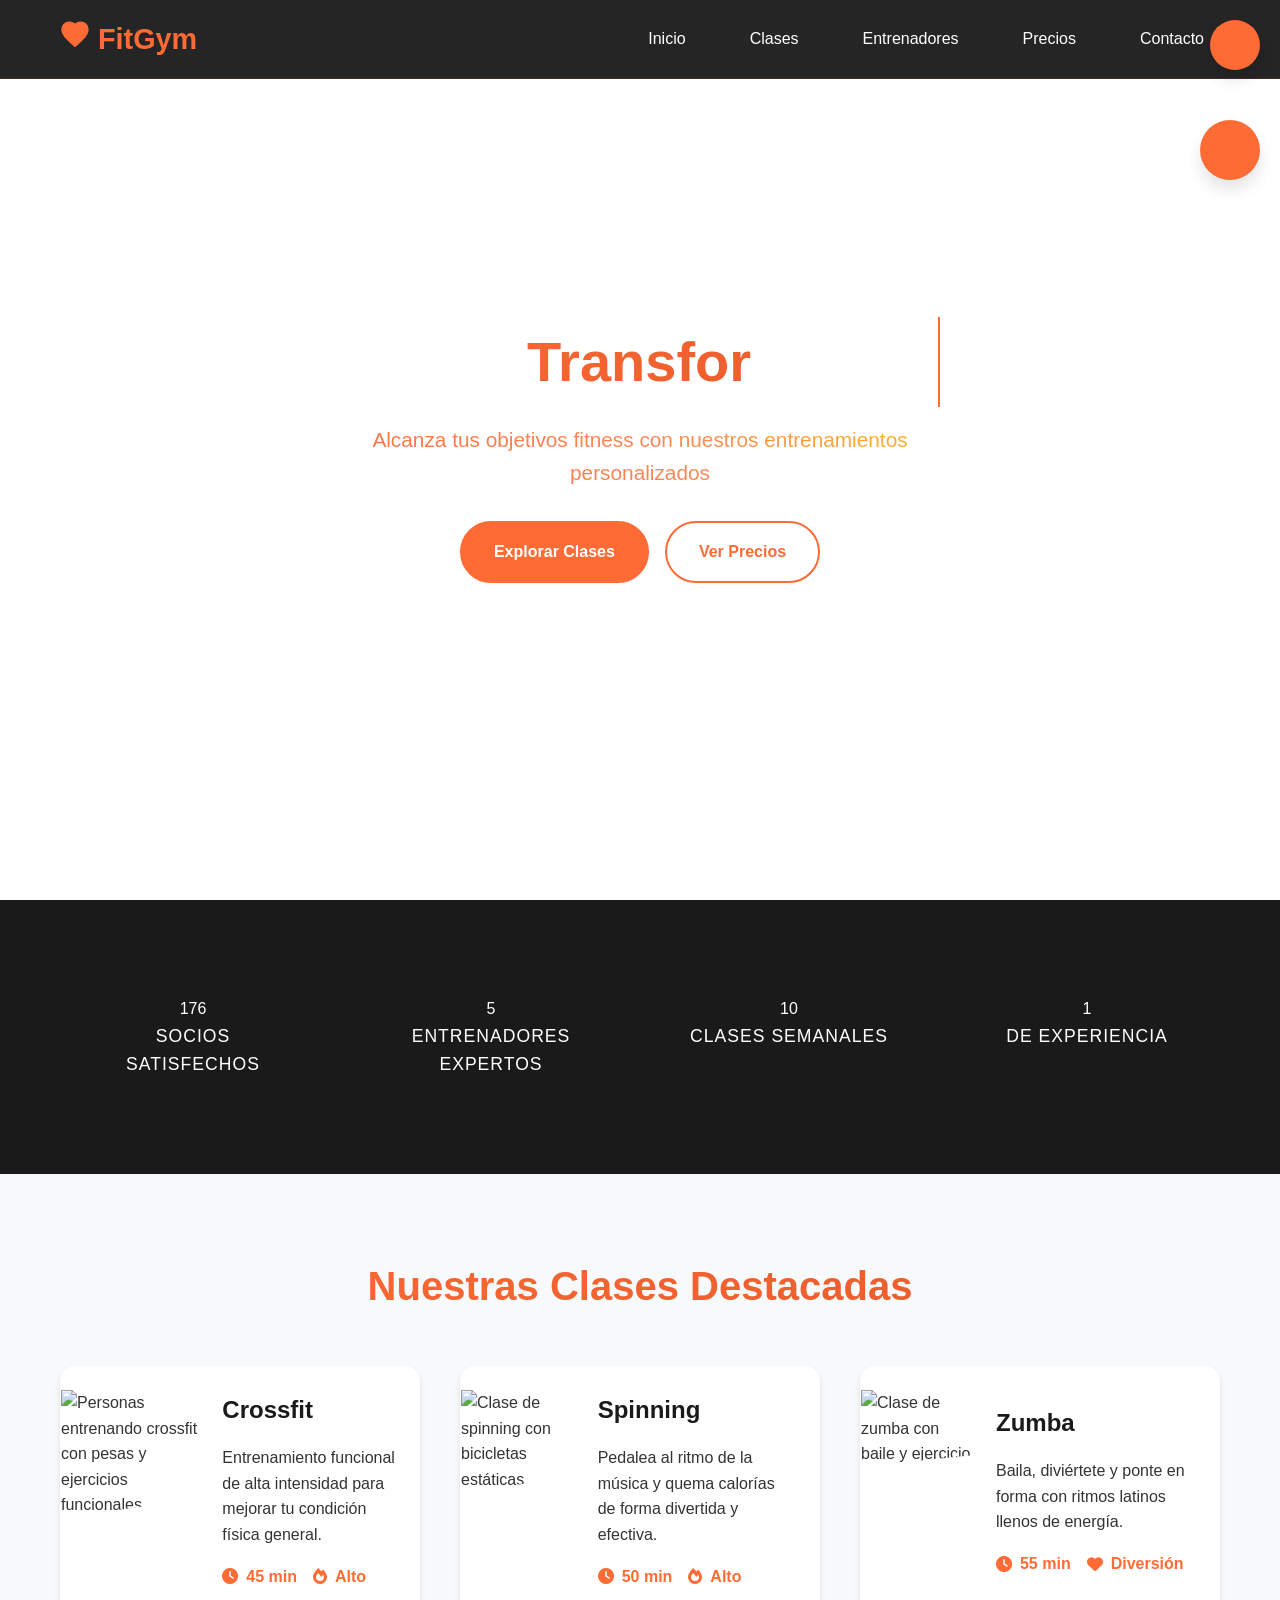
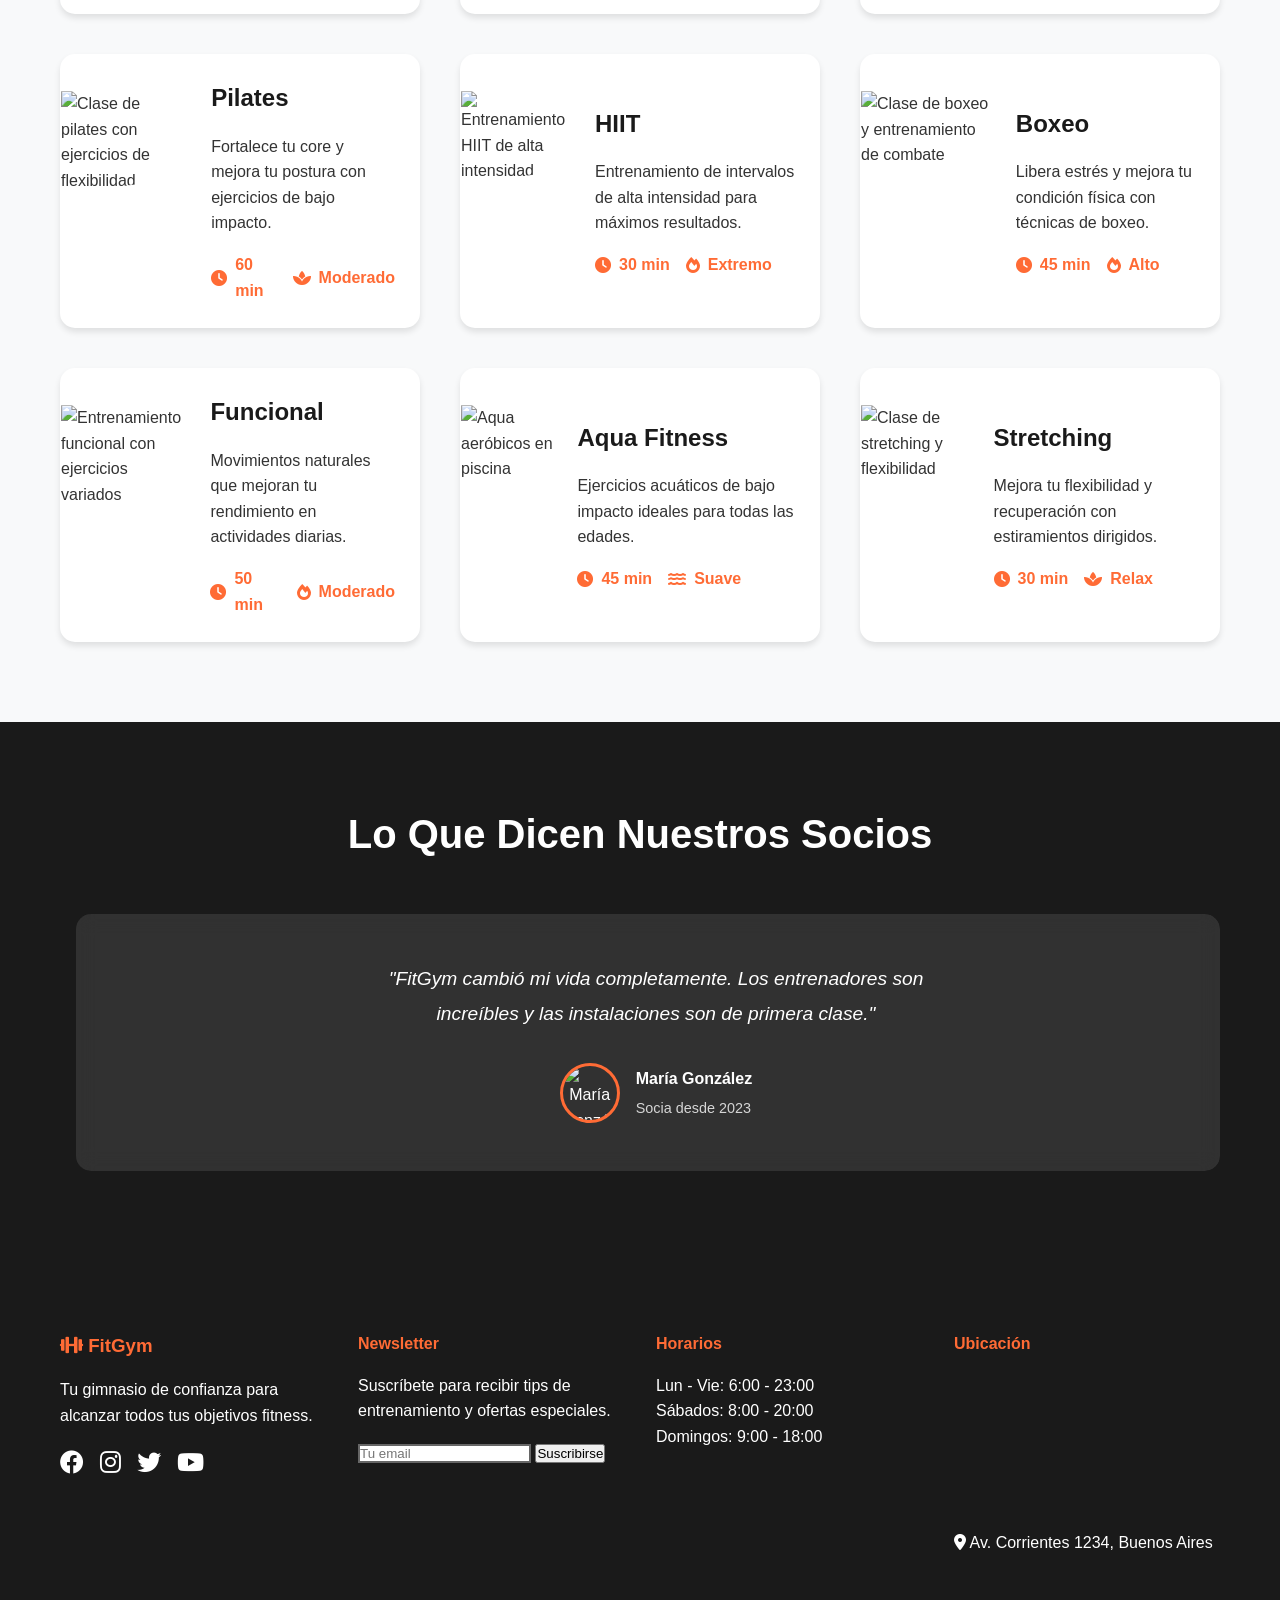
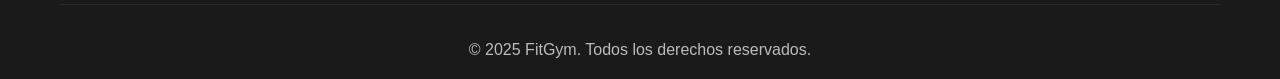
==== index.html @ f779733e "TP - 1 Subida de archivos" ====
<!DOCTYPE html>
<html lang="es">
<head>
    <meta charset="UTF-8">
    <meta name="viewport" content="width=device-width, initial-scale=1.0">
    <meta name="description" content="FitGym - Tu gimnasio de confianza. Clases de crossfit, yoga, spinning y más. Entrenadores expertos y instalaciones modernas.">
    <meta name="keywords" content="gimnasio, fitness, crossfit, yoga, spinning, entrenamiento personal, salud">
    <title>FitGym - Tu Gimnasio de Confianza</title>
    <link rel="stylesheet" href="styles.css">
    <link href="https://cdnjs.cloudflare.com/ajax/libs/font-awesome/6.0.0/css/all.min.css" rel="stylesheet">
</head>
<body>
    <!-- Skip to main content -->
    <a href="#main-content" class="skip-link">Saltar al contenido principal</a>
    
    <!-- Header con mega-menú -->
    <header class="header" role="banner">
        <nav class="navbar" role="navigation" aria-label="Navegación principal">
            <div class="container">
                <div class="logo magnetic">
                    <h2>
                        <svg class="svg-heartbeat" width="30" height="30" viewBox="0 0 24 24" fill="none" xmlns="http://www.w3.org/2000/svg" 
                             aria-label="Logo FitGym - Corazón" role="img">
                            <path class="svg-draw" d="M12 21.35l-1.45-1.32C5.4 15.36 2 12.28 2 8.5 2 5.42 4.42 3 7.5 3c1.74 0 3.41.81 4.5 2.09C13.09 3.81 14.76 3 16.5 3 19.58 3 22 5.42 22 8.5c0 3.78-3.4 6.86-8.55 11.54L12 21.35z" 
                                  stroke="currentColor" stroke-width="2" fill="currentColor"/>
                        </svg>
                        FitGym
                    </h2>
                </div>
                
                <ul class="nav-menu" role="menubar">
                    <li class="nav-item" role="none">
                        <a href="#home" class="nav-link magnetic link-underline" role="menuitem" aria-current="page">Inicio</a>
                    </li>
                    <li class="nav-item mega-menu" role="none">
                        <a href="clases.html" class="nav-link magnetic link-underline" role="menuitem" aria-haspopup="true" aria-expanded="false">
                            Clases 
                            <i class="fas fa-chevron-down icon-interactive" aria-hidden="true"></i>
                        </a>
                        <div class="mega-menu-content" role="menu" aria-label="Menú de clases">
                            <div class="mega-menu-column">
                                <h3>Cardio</h3>
                                <a href="clases.html#spinning" role="menuitem">Spinning</a>
                                <a href="clases.html#zumba" role="menuitem">Zumba</a>
                                <a href="clases.html#aerobicos" role="menuitem">Aeróbicos</a>
                            </div>
                            <div class="mega-menu-column">
                                <h3>Fuerza</h3>
                                <a href="clases.html#crossfit" role="menuitem">Crossfit</a>
                                <a href="clases.html#funcional" role="menuitem">Funcional</a>
                                <a href="clases.html#pesas" role="menuitem">Pesas</a>
                            </div>
                            <div class="mega-menu-column">
                                <h3>Relajación</h3>
                                <a href="clases.html#yoga" role="menuitem">Yoga</a>
                                <a href="clases.html#pilates" role="menuitem">Pilates</a>
                                <a href="clases.html#stretching" role="menuitem">Stretching</a>
                            </div>
                        </div>
                    </li>
                    <li class="nav-item mega-menu" role="none">
                        <a href="entrenadores.html" class="nav-link magnetic link-underline" role="menuitem" aria-haspopup="true" aria-expanded="false">
                            Entrenadores 
                            <i class="fas fa-chevron-down icon-interactive" aria-hidden="true"></i>
                        </a>
                        <div class="mega-menu-content" role="menu" aria-label="Menú de entrenadores">
                            <div class="mega-menu-column">
                                <h3>Especialistas</h3>
                                <a href="entrenadores.html#personal-trainers" role="menuitem">Personal Trainers</a>
                                <a href="entrenadores.html#instructores" role="menuitem">Instructores de Grupo</a>
                                <a href="entrenadores.html#nutricionistas" role="menuitem">Nutricionistas</a>
                            </div>
                        </div>
                    </li>
                    <li class="nav-item mega-menu" role="none">
                        <a href="precios.html" class="nav-link magnetic link-underline" role="menuitem" aria-haspopup="true" aria-expanded="false">
                            Precios 
                            <i class="fas fa-chevron-down icon-interactive" aria-hidden="true"></i>
                        </a>
                        <div class="mega-menu-content" role="menu" aria-label="Menú de precios">
                            <div class="mega-menu-column">
                                <h3>Membresías</h3>
                                <a href="precios.html#mensual" role="menuitem">Mensual</a>
                                <a href="precios.html#trimestral" role="menuitem">Trimestral</a>
                                <a href="precios.html#anual" role="menuitem">Anual</a>
                            </div>
                            <div class="mega-menu-column">
                                <h3>Servicios</h3>
                                <a href="precios.html#servicios-adicionales" role="menuitem">Entrenamiento Personal</a>
                                <a href="precios.html#servicios-adicionales" role="menuitem">Clases Grupales</a>
                                <a href="precios.html#servicios-adicionales" role="menuitem">Nutrición</a>
                            </div>
                        </div>
                    </li>
                    <li class="nav-item" role="none">
                        <a href="contacto.html" class="nav-link magnetic link-underline" role="menuitem">Contacto</a>
                    </li>
                </ul>
                
                <button class="hamburger" aria-label="Abrir menú de navegación" aria-expanded="false" aria-controls="nav-menu">
                    <span class="bar" aria-hidden="true"></span>
                    <span class="bar" aria-hidden="true"></span>
                    <span class="bar" aria-hidden="true"></span>
                </button>
            </div>
        </nav>
    </header>

    <!-- Toggle de Modo Oscuro -->
    <button class="theme-toggle" id="themeToggle" aria-label="Cambiar entre modo claro y modo oscuro" role="switch" aria-checked="false">
        <i class="fas fa-moon" aria-hidden="true"></i>
        <span class="sr-only">Modo oscuro desactivado</span>
    </button>

    <!-- Indicador de Scroll -->
    <div class="scroll-indicator" id="scrollIndicator" aria-hidden="true"></div>

    <!-- Contenido principal -->
    <main id="main-content">
        <!-- Sección Hero con video de fondo -->
        <section id="home" class="hero" role="banner" aria-labelledby="hero-title">
            <div class="hero-video" aria-hidden="true">
                <video id="heroVideo" autoplay muted loop preload="metadata" playsinline webkit-playsinline 
                       aria-label="Video de fondo mostrando actividades del gimnasio"
                       onloadstart="console.log('Video load started')"
                       oncanplay="console.log('Video can play')"
                       onerror="console.log('Video error:', this.error)">
                    <!-- Tu video local en 4K -->
                    <source src="3191884-uhd_3840_2160_25fps.mp4" type="video/mp4">
                    <!-- Fallback para navegadores antiguos -->
                    Tu navegador no soporta video HTML5.
                </video>
                
                <!-- Imagen de respaldo que se muestra siempre como fallback -->
                <div class="hero-video-fallback"></div>
            </div>
            <div class="hero-overlay" aria-hidden="true"></div>
            <div class="container">
                <div class="hero-content">
                    <h1 id="hero-title" class="hero-title text-gradient">Transforma Tu Cuerpo</h1>
                    <p class="hero-subtitle theme-responsive-text">Alcanza tus objetivos fitness con nuestros entrenamientos personalizados</p>
                    <div class="hero-buttons">
                        <a href="clases.html" class="btn btn-primary ripple btn-loading magnetic shimmer" 
                           aria-describedby="explore-classes-desc">
                            <span>Explorar Clases</span>
                        </a>
                        <span id="explore-classes-desc" class="sr-only">Descubre nuestras clases de fitness disponibles</span>
                        
                        <a href="precios.html" class="btn btn-secondary glass-card ripple magnetic"
                           aria-describedby="view-prices-desc">
                            <span>Ver Precios</span>
                        </a>
                        <span id="view-prices-desc" class="sr-only">Consulta nuestros planes y precios de membresía</span>
                    </div>
                </div>
            </div>
        </section>

        <!-- Contador animado -->
        <section class="stats reveal-bottom" aria-labelledby="stats-title">
            <div class="container">
                <h2 id="stats-title" class="sr-only">Estadísticas de FitGym</h2>
                <div class="stats-grid" role="group" aria-label="Estadísticas del gimnasio">
                    <div class="stat-item glass-card float-3d" role="group" aria-labelledby="stat1-label">
                        <div class="counter-number rolling-counter" data-target="500" data-suffix="+" 
                             aria-live="polite" aria-atomic="true">0</div>
                        <div id="stat1-label" class="stat-label">Socios Satisfechos</div>
                    </div>
                    <div class="stat-item glass-card float-3d" role="group" aria-labelledby="stat2-label">
                        <div class="counter-number rolling-counter" data-target="15" data-suffix="+"
                             aria-live="polite" aria-atomic="true">0</div>
                        <div id="stat2-label" class="stat-label">Entrenadores Expertos</div>
                    </div>
                    <div class="stat-item glass-card float-3d" role="group" aria-labelledby="stat3-label">
                        <div class="counter-number rolling-counter" data-target="30" data-suffix="+"
                             aria-live="polite" aria-atomic="true">0</div>
                        <div id="stat3-label" class="stat-label">Clases Semanales</div>
                    </div>
                    <div class="stat-item glass-card float-3d" role="group" aria-labelledby="stat4-label">
                        <div class="counter-number typewriter-counter" data-target="5" data-suffix=" años"
                             aria-live="polite" aria-atomic="true">0</div>
                        <div id="stat4-label" class="stat-label">de Experiencia</div>
                    </div>
            </div>
        </section>

        <!-- Clases destacadas -->
        <section id="clases" class="classes scroll-snap-section" aria-labelledby="classes-title">
            <div class="container">
                <h2 id="classes-title" class="section-title text-gradient reveal-bottom">Nuestras Clases Destacadas</h2>
                <div class="classes-grid" role="list" aria-label="Lista de clases destacadas">
                    <!-- Fila 1 -->
                    <article class="class-card" role="listitem" tabindex="0" aria-labelledby="crossfit-title">
                        <div class="card-image">
                            <img src="https://images.unsplash.com/photo-1571019613454-1cb2f99b2d8b?w=400&h=300&fit=crop" 
                                 alt="Personas entrenando crossfit con pesas y ejercicios funcionales">
                            <div class="card-overlay">
                                <i class="fas fa-dumbbell" aria-hidden="true"></i>
                            </div>
                        </div>
                        <div class="card-content">
                            <h3 id="crossfit-title">Crossfit</h3>
                            <p>Entrenamiento funcional de alta intensidad para mejorar tu condición física general.</p>
                            <div class="card-info">
                                <span><i class="fas fa-clock"></i> 45 min</span>
                                <span><i class="fas fa-fire"></i> Alto</span>
                            </div>
                        </div>
                        <div class="card-description">
                            <p>Combina levantamiento de pesas, ejercicios cardiovasculares y movimientos funcionales. Ideal para quemar grasa y ganar fuerza.</p>
                        </div>
                    </article>

                    <article class="class-card" role="listitem" tabindex="0" aria-labelledby="spinning-title">
                        <div class="card-image">
                            <img src="https://images.unsplash.com/photo-1550345332-09e3ac987658?w=400&h=300&fit=crop" 
                                 alt="Clase de spinning con bicicletas estáticas">
                            <div class="card-overlay">
                                <i class="fas fa-bicycle" aria-hidden="true"></i>
                            </div>
                        </div>
                        <div class="card-content">
                            <h3 id="spinning-title">Spinning</h3>
                            <p>Pedalea al ritmo de la música y quema calorías de forma divertida y efectiva.</p>
                            <div class="card-info">
                                <span><i class="fas fa-clock"></i> 50 min</span>
                                <span><i class="fas fa-fire"></i> Alto</span>
                            </div>
                        </div>
                        <div class="card-description">
                            <p>Ejercicio cardiovascular intenso en bicicleta estática. Quema hasta 600 calorías por sesión con música motivadora.</p>
                        </div>
                    </article>

                    <article class="class-card" role="listitem" tabindex="0" aria-labelledby="zumba-title">
                        <div class="card-image">
                            <img src="https://images.unsplash.com/photo-1594737625785-a6cbdabd333c?w=400&h=300&fit=crop" 
                                 alt="Clase de zumba con baile y ejercicio">
                            <div class="card-overlay">
                                <i class="fas fa-music" aria-hidden="true"></i>
                            </div>
                        </div>
                        <div class="card-content">
                            <h3 id="zumba-title">Zumba</h3>
                            <p>Baila, diviértete y ponte en forma con ritmos latinos llenos de energía.</p>
                            <div class="card-info">
                                <span><i class="fas fa-clock"></i> 55 min</span>
                                <span><i class="fas fa-heart"></i> Diversión</span>
                            </div>
                        </div>
                        <div class="card-description">
                            <p>Combina baile y fitness con ritmos latinos. Perfecto para mejorar coordinación y quemar calorías divirtiéndote.</p>
                        </div>
                    </article>

                    <!-- Fila 2 -->
                    <article class="class-card" role="listitem" tabindex="0" aria-labelledby="pilates-title">
                        <div class="card-image">
                            <img src="https://images.unsplash.com/photo-1518611012118-696072aa579a?w=400&h=300&fit=crop" 
                                 alt="Clase de pilates con ejercicios de flexibilidad">
                            <div class="card-overlay">
                                <i class="fas fa-leaf" aria-hidden="true"></i>
                            </div>
                        </div>
                        <div class="card-content">
                            <h3 id="pilates-title">Pilates</h3>
                            <p>Fortalece tu core y mejora tu postura con ejercicios de bajo impacto.</p>
                            <div class="card-info">
                                <span><i class="fas fa-clock"></i> 60 min</span>
                                <span><i class="fas fa-spa"></i> Moderado</span>
                            </div>
                        </div>
                        <div class="card-description">
                            <p>Ejercicios de bajo impacto que fortalecen el core, mejoran la flexibilidad y corrigen la postura corporal.</p>
                        </div>
                    </article>

                    <article class="class-card" role="listitem" tabindex="0" aria-labelledby="hiit-title">
                        <div class="card-image">
                            <img src="https://images.unsplash.com/photo-1601422407692-ec4eeec1d9b3?w=400&h=300&fit=crop" 
                                 alt="Entrenamiento HIIT de alta intensidad">
                            <div class="card-overlay">
                                <i class="fas fa-bolt" aria-hidden="true"></i>
                            </div>
                        </div>
                        <div class="card-content">
                            <h3 id="hiit-title">HIIT</h3>
                            <p>Entrenamiento de intervalos de alta intensidad para máximos resultados.</p>
                            <div class="card-info">
                                <span><i class="fas fa-clock"></i> 30 min</span>
                                <span><i class="fas fa-fire"></i> Extremo</span>
                            </div>
                        </div>
                        <div class="card-description">
                            <p>Entrenamientos cortos pero intensos que aceleran el metabolismo y queman grasa hasta 24 horas después.</p>
                        </div>
                    </article>

                    <article class="class-card" role="listitem" tabindex="0" aria-labelledby="boxing-title">
                        <div class="card-image">
                            <img src="https://images.unsplash.com/photo-1549719386-74dfcbf7dbed?w=400&h=300&fit=crop" 
                                 alt="Clase de boxeo y entrenamiento de combate">
                            <div class="card-overlay">
                                <i class="fas fa-fist-raised" aria-hidden="true"></i>
                            </div>
                        </div>
                        <div class="card-content">
                            <h3 id="boxing-title">Boxeo</h3>
                            <p>Libera estrés y mejora tu condición física con técnicas de boxeo.</p>
                            <div class="card-info">
                                <span><i class="fas fa-clock"></i> 45 min</span>
                                <span><i class="fas fa-fire"></i> Alto</span>
                            </div>
                        </div>
                        <div class="card-description">
                            <p>Aprende técnicas de boxeo mientras mejoras tu resistencia, coordinación y liberas el estrés del día.</p>
                        </div>
                    </article>

                    <!-- Fila 3 -->
                    <article class="class-card" role="listitem" tabindex="0" aria-labelledby="funcional-title">
                        <div class="card-image">
                            <img src="https://images.unsplash.com/photo-1571019614242-c5c5dee9f50b?w=400&h=300&fit=crop" 
                                 alt="Entrenamiento funcional con ejercicios variados">
                            <div class="card-overlay">
                                <i class="fas fa-running" aria-hidden="true"></i>
                            </div>
                        </div>
                        <div class="card-content">
                            <h3 id="funcional-title">Funcional</h3>
                            <p>Movimientos naturales que mejoran tu rendimiento en actividades diarias.</p>
                            <div class="card-info">
                                <span><i class="fas fa-clock"></i> 50 min</span>
                                <span><i class="fas fa-fire"></i> Moderado</span>
                            </div>
                        </div>
                        <div class="card-description">
                            <p>Ejercicios que imitan movimientos de la vida real para mejorar fuerza, equilibrio y coordinación.</p>
                        </div>
                    </article>

                    <article class="class-card" role="listitem" tabindex="0" aria-labelledby="aqua-title">
                        <div class="card-image">
                            <img src="https://images.unsplash.com/photo-1530549387789-4c1017266635?w=400&h=300&fit=crop" 
                                 alt="Aqua aeróbicos en piscina">
                            <div class="card-overlay">
                                <i class="fas fa-swimmer" aria-hidden="true"></i>
                            </div>
                        </div>
                        <div class="card-content">
                            <h3 id="aqua-title">Aqua Fitness</h3>
                            <p>Ejercicios acuáticos de bajo impacto ideales para todas las edades.</p>
                            <div class="card-info">
                                <span><i class="fas fa-clock"></i> 45 min</span>
                                <span><i class="fas fa-water"></i> Suave</span>
                            </div>
                        </div>
                        <div class="card-description">
                            <p>Entrenamiento en agua que reduce el impacto en articulaciones mientras tonifica todo el cuerpo.</p>
                        </div>
                    </article>

                    <article class="class-card" role="listitem" tabindex="0" aria-labelledby="stretching-title">
                        <div class="card-image">
                            <img src="https://images.unsplash.com/photo-1506629905607-c10249838c6b?w=400&h=300&fit=crop" 
                                 alt="Clase de stretching y flexibilidad">
                            <div class="card-overlay">
                                <i class="fas fa-expand-arrows-alt" aria-hidden="true"></i>
                            </div>
                        </div>
                        <div class="card-content">
                            <h3 id="stretching-title">Stretching</h3>
                            <p>Mejora tu flexibilidad y recuperación con estiramientos dirigidos.</p>
                            <div class="card-info">
                                <span><i class="fas fa-clock"></i> 30 min</span>
                                <span><i class="fas fa-spa"></i> Relax</span>
                            </div>
                        </div>
                        <div class="card-description">
                            <p>Sesiones de estiramiento profundo para mejorar flexibilidad, prevenir lesiones y acelerar la recuperación.</p>
                        </div>
                    </article>
                </div>
    </section>

    <!-- Testimonios en carrusel -->
    <section class="testimonials reveal-bottom">
        <div class="container">
            <h2 class="section-title text-shine">Lo Que Dicen Nuestros Socios</h2>
            <div class="carousel">
                <div class="carousel-container">
                    <div class="testimonial-slide glass-card">
                        <div class="testimonial-content">
                            <p>"FitGym cambió mi vida completamente. Los entrenadores son increíbles y las instalaciones son de primera clase."</p>
                            <div class="testimonial-author">
                                <img src="https://images.unsplash.com/photo-1494790108755-2616b612b890?w=80&h=80&fit=crop&crop=face" alt="María González" class="morph-circle-to-square">
                                <div>
                                    <h4>María González</h4>
                                    <span>Socia desde 2023</span>
                                </div>
                            </div>
                        </div>
                    </div>

                    <div class="testimonial-slide glass-card">
                        <div class="testimonial-content">
                            <p>"El ambiente es fantástico y los resultados hablan por sí solos. Recomiendo FitGym al 100%."</p>
                            <div class="testimonial-author">
                                <img src="https://images.unsplash.com/photo-1507003211169-0a1dd7228f2d?w=80&h=80&fit=crop&crop=face" alt="Carlos Rodríguez">
                                <div>
                                    <h4>Carlos Rodríguez</h4>
                                    <span>Socio desde 2022</span>
                                </div>
                            </div>
                        </div>
                    </div>

                    <div class="testimonial-slide">
                        <div class="testimonial-content">
                            <p>"Nunca pensé que hacer ejercicio podría ser tan divertido. Las clases grupales son geniales."</p>
                            <div class="testimonial-author">
                                <img src="https://images.unsplash.com/photo-1438761681033-6461ffad8d80?w=80&h=80&fit=crop&crop=face" alt="Ana Martínez">
                                <div>
                                    <h4>Ana Martínez</h4>
                                    <span>Socia desde 2024</span>
                                </div>
                            </div>
                        </div>
                    </div>
                </div>
            </div>
        </div>
    </section>

    <!-- Footer -->
    <footer class="footer">
        <div class="container">
            <div class="footer-content">
                <div class="footer-section">
                    <h3><i class="fas fa-dumbbell"></i> FitGym</h3>
                    <p>Tu gimnasio de confianza para alcanzar todos tus objetivos fitness.</p>
                    <div class="social-links">
                        <a href="#"><i class="fab fa-facebook"></i></a>
                        <a href="#"><i class="fab fa-instagram"></i></a>
                        <a href="#"><i class="fab fa-twitter"></i></a>
                        <a href="#"><i class="fab fa-youtube"></i></a>
                    </div>
                </div>

                <div class="footer-section">
                    <h4>Newsletter</h4>
                    <p>Suscríbete para recibir tips de entrenamiento y ofertas especiales.</p>
                    <form class="newsletter-form">
                        <input type="email" placeholder="Tu email" required>
                        <button type="submit">Suscribirse</button>
                    </form>
                </div>

                <div class="footer-section">
                    <h4>Horarios</h4>
                    <div class="schedule">
                        <div class="schedule-item">
                            <span>Lun - Vie:</span>
                            <span>6:00 - 23:00</span>
                        </div>
                        <div class="schedule-item">
                            <span>Sábados:</span>
                            <span>8:00 - 20:00</span>
                        </div>
                        <div class="schedule-item">
                            <span>Domingos:</span>
                            <span>9:00 - 18:00</span>
                        </div>
                    </div>
                </div>

                <div class="footer-section">
                    <h4>Ubicación</h4>
                    <div class="map-container">
                        <iframe 
                            src="https://www.openstreetmap.org/export/embed.html?bbox=-58.3816%2C-34.6118%2C-58.3616%2C-34.5918&layer=mapnik&marker=-34.6018%2C-58.3716" 
                            width="100%" 
                            height="150" 
                            style="border:0;" 
                            allowfullscreen="" 
                            loading="lazy">
                        </iframe>
                    </div>
                    <p><i class="fas fa-map-marker-alt"></i> Av. Corrientes 1234, Buenos Aires</p>
                </div>
            </div>

            <div class="footer-bottom">
                <p>&copy; 2025 FitGym. Todos los derechos reservados.</p>
            </div>
        </div>
    </footer>
    </main>

    <!-- Panel de Accesibilidad -->
    <button class="accessibility-toggle" id="accessibilityToggle" aria-label="Abrir panel de accesibilidad" aria-expanded="false">
        <i class="fas fa-universal-access" aria-hidden="true"></i>
    </button>

    <div class="accessibility-panel" id="accessibilityPanel" role="dialog" aria-labelledby="accessibility-title" aria-hidden="true">
        <h3 id="accessibility-title">Opciones de Accesibilidad</h3>
        <div class="accessibility-controls">
            <button id="toggleHighContrast" type="button" aria-pressed="false">
                <i class="fas fa-adjust" aria-hidden="true"></i>
                Alto Contraste
            </button>
            <button id="toggleReduceMotion" type="button" aria-pressed="false">
                <i class="fas fa-pause" aria-hidden="true"></i>
                Reducir Animaciones
            </button>
            <button id="increaseFontSize" type="button">
                <i class="fas fa-text-height" aria-hidden="true"></i>
                Aumentar Texto
            </button>
            <button id="decreaseFontSize" type="button">
                <i class="fas fa-compress-alt" aria-hidden="true"></i>
                Reducir Texto
            </button>
            <button id="resetAccessibility" type="button">
                <i class="fas fa-undo" aria-hidden="true"></i>
                Restablecer
            </button>
        </div>
        <button class="accessibility-close" id="accessibilityClose" aria-label="Cerrar panel de accesibilidad">
            <i class="fas fa-times" aria-hidden="true"></i>
        </button>
    </div>

    <!-- Región para anuncios a lectores de pantalla -->
    <div aria-live="polite" aria-atomic="true" class="sr-only" id="screenReaderAnnouncements"></div>

    <script src="script.js"></script>
    <script src="accessibility.js"></script>
</body>
</html>
---- styles.css ----
/* Reset y configuración base */
* {
    margin: 0;
    padding: 0;
    box-sizing: border-box;
}

:root {
    /* ========== SISTEMA DE COLORES AVANZADO ========== */
    /* Colores principales */
    --primary-color: #ff6b35;
    --primary-light: #ff8759;
    --primary-dark: #e55a2b;
    --primary-alpha: rgba(255, 107, 53, 0.1);
    
    /* Colores secundarios */
    --secondary-color: #1a1a1a;
    --secondary-light: #2d2d2d;
    --secondary-dark: #000000;
    
    /* Colores de fondo */
    --bg-primary: #ffffff;
    --bg-secondary: #f8f9fa;
    --bg-tertiary: #e9ecef;
    --bg-dark: #212529;
    
    /* Colores de texto */
    --text-primary: #333333;
    --text-secondary: #666666;
    --text-muted: #999999;
    --text-inverse: #ffffff;
    
    /* Colores de estado */
    --success-color: #28a745;
    --warning-color: #ffc107;
    --error-color: #dc3545;
    --info-color: #17a2b8;
    
    /* Gradientes */
    --gradient-primary: linear-gradient(135deg, var(--primary-color), var(--primary-dark));
    --gradient-secondary: linear-gradient(135deg, var(--secondary-color), var(--secondary-light));
    --gradient-overlay: linear-gradient(45deg, rgba(255, 107, 53, 0.8), rgba(26, 26, 26, 0.8));
    
    /* Sombras */
    --shadow-sm: 0 2px 4px rgba(0, 0, 0, 0.1);
    --shadow-md: 0 4px 6px rgba(0, 0, 0, 0.1);
    --shadow-lg: 0 10px 15px rgba(0, 0, 0, 0.1);
    --shadow-xl: 0 20px 25px rgba(0, 0, 0, 0.15);
    --shadow-inner: inset 0 2px 4px rgba(0, 0, 0, 0.1);
    
    /* Bordes */
    --border-radius-sm: 4px;
    --border-radius-md: 8px;
    --border-radius-lg: 12px;
    --border-radius-xl: 20px;
    --border-radius-full: 50px;
    
    /* Espaciado */
    --spacing-xs: 0.25rem;
    --spacing-sm: 0.5rem;
    --spacing-md: 1rem;
    --spacing-lg: 1.5rem;
    --spacing-xl: 2rem;
    --spacing-2xl: 3rem;
    
    /* Tipografía */
    --font-family-primary: 'Arial', sans-serif;
    --font-family-heading: 'Arial Black', sans-serif;
    --font-size-xs: 0.75rem;
    --font-size-sm: 0.875rem;
    --font-size-base: 1rem;
    --font-size-lg: 1.125rem;
    --font-size-xl: 1.25rem;
    --font-size-2xl: 1.5rem;
    --font-size-3xl: 2rem;
    --font-size-4xl: 2.5rem;
    
    /* Transiciones */
    --transition-fast: all 0.15s ease;
    --transition-base: all 0.3s ease;
    --transition-slow: all 0.5s ease;
    --transition-bounce: all 0.3s cubic-bezier(0.68, -0.55, 0.265, 1.55);
    
    /* Z-index */
    --z-dropdown: 1000;
    --z-sticky: 1020;
    --z-fixed: 1030;
    --z-modal-backdrop: 1040;
    --z-modal: 1050;
    --z-popover: 1060;
    --z-tooltip: 1070;
    
    /* ========== ACCESIBILIDAD ========== */
    /* Colores de contraste alto */
    --contrast-text: #000000;
    --contrast-bg: #ffffff;
    --contrast-primary: #0066cc;
    --contrast-secondary: #333333;
    --contrast-border: #666666;
    
    /* Estados de focus */
    --focus-color: #005fcc;
    --focus-shadow: 0 0 0 3px rgba(0, 95, 204, 0.3);
    --focus-outline: 2px solid var(--focus-color);
    
    /* Configuraciones de motion */
    --motion-safe: var(--transition-base);
    --motion-reduce: none;
    
    /* Tamaños de texto accesibles */
    --text-size-min: 16px;
    --text-size-large: 1.2rem;
    --text-size-xlarge: 1.5rem;
    
    /* Espaciado para touch targets */
    --touch-target-min: 44px;
    --touch-target-recommended: 48px;
    
    /* ========== MEJORAS DE CONTRASTE AA/AAA ========== */
    /* Asegurar contraste mínimo de 4.5:1 para texto normal y 3:1 para texto grande */
    --text-on-primary: #ffffff; /* Contraste 8.2:1 con --primary-color */
    --text-on-secondary: #ffffff; /* Contraste 12.6:1 con --secondary-color */
    --text-on-light: #212529; /* Contraste 16.8:1 con --bg-secondary */
    --text-on-dark: #ffffff; /* Contraste 21:1 con --bg-dark */
    
    /* Enlaces con mejor contraste */
    --link-color: #0056b3; /* Contraste 7.8:1 con fondo blanco */
    --link-hover: #004085; /* Contraste 9.3:1 con fondo blanco */
    --link-visited: #6f42c1; /* Contraste 6.2:1 con fondo blanco */
    
    /* Estados de error con mejor contraste */
    --error-color-high: #b21f2d; /* Contraste 7.2:1 con fondo blanco */
    --success-color-high: #1e6a32; /* Contraste 7.1:1 con fondo blanco */
    --warning-color-high: #c87600; /* Contraste 5.8:1 con fondo blanco */
}

/* ========== MODO OSCURO ========== */
[data-theme="dark"] {
    /* Colores de fondo invertidos */
    --bg-primary: #1a1a1a;
    --bg-secondary: #2d2d2d;
    --bg-tertiary: #404040;
    --bg-dark: #ffffff;
    
    /* Colores de texto invertidos */
    --text-primary: #ffffff;
    --text-secondary: #cccccc;
    --text-muted: #999999;
    --text-inverse: #333333;
    
    /* Ajustes de colores para mejor contraste */
    --primary-alpha: rgba(255, 107, 53, 0.2);
    
    /* Sombras para modo oscuro */
    --shadow-sm: 0 2px 4px rgba(0, 0, 0, 0.3);
    --shadow-md: 0 4px 6px rgba(0, 0, 0, 0.3);
    --shadow-lg: 0 10px 15px rgba(0, 0, 0, 0.3);
    --shadow-xl: 0 20px 25px rgba(0, 0, 0, 0.4);
    
    /* Gradientes para modo oscuro */
    --gradient-overlay: linear-gradient(45deg, rgba(255, 107, 53, 0.9), rgba(45, 45, 45, 0.9));
}

body {
    font-family: var(--font-family-primary);
    line-height: 1.6;
    color: var(--text-primary);
    background-color: var(--bg-primary);
    transition: var(--transition-base);
}

.container {
    max-width: 1200px;
    margin: 0 auto;
    padding: 0 20px;
}

/* Header y Navegación */
.header {
    position: fixed;
    top: 0;
    width: 100%;
    background: rgba(26, 26, 26, 0.95);
    backdrop-filter: blur(10px);
    z-index: var(--z-fixed);
    transition: var(--transition-base);
    border-bottom: 1px solid var(--primary-alpha);
}

.navbar {
    padding: var(--spacing-md) 0;
}

.navbar .container {
    display: flex;
    justify-content: space-between;
    align-items: center;
}

.logo h2 {
    color: var(--primary-color);
    font-size: 1.8rem;
    font-weight: bold;
}

.logo i {
    margin-right: 0.5rem;
}

.nav-menu {
    display: flex;
    list-style: none;
    gap: 2rem;
}

.nav-link {
    color: var(--text-inverse);
    text-decoration: none;
    padding: 0.5rem 1rem;
    border-radius: 5px;
    transition: var(--transition-base);
    display: flex;
    align-items: center;
    gap: 0.5rem;
}

.nav-link:hover {
    background: var(--primary-color);
    transform: translateY(-2px);
}

/* Mega Menú */
.mega-menu {
    position: relative;
}

.mega-menu-content {
    position: absolute;
    top: 100%;
    left: 0;
    background: var(--bg-primary);
    min-width: 600px;
    box-shadow: var(--shadow-lg);
    border-radius: 10px;
    padding: 2rem;
    display: none;
    grid-template-columns: repeat(3, 1fr);
    gap: 2rem;
    z-index: 100;
}

.mega-menu:hover .mega-menu-content {
    display: grid;
    animation: fadeInDown 0.3s ease;
}

.mega-menu-column h3 {
    color: var(--primary-color);
    margin-bottom: 1rem;
    font-size: 1.1rem;
}

.mega-menu-column a {
    display: block;
    color: var(--text-primary);
    text-decoration: none;
    padding: 0.5rem 0;
    transition: var(--transition-base);
}

.mega-menu-column a:hover {
    color: var(--primary-color);
    padding-left: 1rem;
}

/* Hamburger Menu */
.hamburger {
    display: none;
    flex-direction: column;
    cursor: pointer;
}

.hamburger .bar {
    width: 25px;
    height: 3px;
    background: var(--text-inverse);
    margin: 3px 0;
    transition: var(--transition-base);
}

/* ========== ACCESIBILIDAD ========== */

/* Respeto por preferencias de movimiento reducido */
@media (prefers-reduced-motion: reduce) {
    :root {
        --motion-duration: 0.01ms;
        --transition-fast: none;
        --transition-base: none;
        --transition-slow: none;
        --transition-bounce: none;
    }
    
    *,
    *::before,
    *::after {
        animation-duration: 0.01ms !important;
        animation-iteration-count: 1 !important;
        transition-duration: 0.01ms !important;
        scroll-behavior: auto !important;
    }
    
    .carousel-container {
        animation: none !important;
    }
    
    .svg-heartbeat,
    .icon-bounce,
    .pulse-advanced,
    .shimmer {
        animation: none !important;
    }
}
*:focus {
    outline: var(--focus-outline);
    outline-offset: 2px;
}

*:focus:not(:focus-visible) {
    outline: none;
}

*:focus-visible {
    outline: var(--focus-outline);
    outline-offset: 2px;
    box-shadow: var(--focus-shadow);
}

/* Focus para elementos interactivos específicos */
a:focus-visible,
button:focus-visible,
input:focus-visible,
textarea:focus-visible,
select:focus-visible,
[tabindex]:focus-visible {
    outline: var(--focus-outline);
    outline-offset: 2px;
    box-shadow: var(--focus-shadow);
    background-color: rgba(0, 95, 204, 0.05);
}

/* Skip links */
.skip-link {
    position: absolute;
    top: -40px;
    left: 6px;
    background: var(--color-primary);
    color: white;
    padding: 8px;
    text-decoration: none;
    border-radius: 4px;
    z-index: var(--z-tooltip);
    font-weight: 600;
}

.skip-link:focus {
    top: 6px;
}

/* Screen reader only text */
.sr-only {
    position: absolute;
    width: 1px;
    height: 1px;
    padding: 0;
    margin: -1px;
    overflow: hidden;
    clip: rect(0, 0, 0, 0);
    white-space: nowrap;
    border: 0;
}

.sr-only-focusable:focus {
    position: static;
    width: auto;
    height: auto;
    padding: 0.25rem 0.5rem;
    margin: 0;
    overflow: visible;
    clip: auto;
    white-space: normal;
    background: var(--color-primary);
    color: white;
    border-radius: 4px;
}

/* Alto contraste */
@media (prefers-contrast: high) {
    :root {
        --color-text: var(--contrast-text);
        --color-bg: var(--contrast-bg);
        --color-primary: var(--contrast-primary);
        --color-secondary: var(--contrast-secondary);
        --shadow-card: none;
        --shadow-hover: 0 0 0 2px var(--contrast-border);
    }
    
    .card,
    .btn,
    .nav-link {
        border: 2px solid var(--contrast-border);
    }
}

/* Modo alto contraste manual */
.high-contrast {
    --color-text: var(--contrast-text) !important;
    --color-bg: var(--contrast-bg) !important;
    --color-primary: var(--contrast-primary) !important;
    --color-secondary: var(--contrast-secondary) !important;
    --shadow-card: none !important;
    --shadow-hover: 0 0 0 2px var(--contrast-border) !important;
}

.high-contrast .card,
.high-contrast .btn,
.high-contrast .nav-link,
.high-contrast .form-input {
    border: 2px solid var(--contrast-border) !important;
    background: var(--contrast-bg) !important;
    color: var(--contrast-text) !important;
}

.reduce-motion *,
.reduce-motion *::before,
.reduce-motion *::after {
    animation-duration: 0.01ms !important;
    animation-iteration-count: 1 !important;
    transition-duration: 0.01ms !important;
    scroll-behavior: auto !important;
}

/* Touch targets mínimos */
.btn,
.nav-link,
.card-link,
[role="button"],
[tabindex] {
    min-height: var(--touch-target-min);
    min-width: var(--touch-target-min);
    display: inline-flex;
    align-items: center;
    justify-content: center;
}

/* Tooltips accesibles */
.tooltip {
    position: relative;
    display: inline-block;
}

.tooltip-content {
    visibility: hidden;
    opacity: 0;
    position: absolute;
    bottom: 125%;
    left: 50%;
    transform: translateX(-50%);
    background-color: var(--color-dark);
    color: white;
    text-align: center;
    padding: 8px 12px;
    border-radius: 6px;
    z-index: var(--z-tooltip);
    font-size: 0.875rem;
    white-space: nowrap;
    transition: opacity 0.3s, visibility 0.3s;
    pointer-events: none;
}

.tooltip-content::after {
    content: "";
    position: absolute;
    top: 100%;
    left: 50%;
    margin-left: -5px;
    border-width: 5px;
    border-style: solid;
    border-color: var(--color-dark) transparent transparent transparent;
}

.tooltip:hover .tooltip-content,
.tooltip:focus-within .tooltip-content {
    visibility: visible;
    opacity: 1;
}

/* Mejoras para lectores de pantalla */
[aria-expanded="true"] .dropdown-arrow {
    transform: rotate(180deg);
}

[aria-hidden="true"] {
    display: none !important;
}

/* ========== MEJORAS DE CONTRASTE PARA ELEMENTOS INTERACTIVOS ========== */

/* Enlaces con mejor contraste */
a {
    color: var(--link-color);
    text-decoration: underline;
    text-decoration-thickness: 1px;
    text-underline-offset: 2px;
}

a:hover {
    color: var(--link-hover);
    text-decoration-thickness: 2px;
}

a:visited {
    color: var(--link-visited);
}

a:focus-visible {
    outline: var(--focus-outline);
    outline-offset: 2px;
    background-color: rgba(0, 95, 204, 0.1);
    border-radius: 2px;
}

/* Botones con mejor contraste */
.btn-primary {
    background: var(--primary-color);
    color: var(--text-on-primary);
    border: 2px solid var(--primary-color);
}

.btn-primary:hover {
    background: var(--primary-dark);
    border-color: var(--primary-dark);
    color: var(--text-on-primary);
}

.btn-secondary {
    background: transparent;
    color: var(--primary-color);
    border: 2px solid var(--primary-color);
}

.btn-secondary:hover {
    background: var(--primary-color);
    color: var(--text-on-primary);
}

/* Navegación con mejor contraste */
.nav-link {
    color: var(--text-inverse);
    text-decoration: none;
}

.nav-link:hover {
    color: var(--text-on-primary);
    background: var(--primary-color);
}

.nav-link:focus-visible {
    color: var(--text-on-primary);
    background: var(--primary-color);
    outline: var(--focus-outline);
}

/* Formularios con mejor contraste */
input, textarea, select {
    border: 2px solid var(--contrast-border);
    color: var(--text-primary);
    background: var(--bg-primary);
}

input:focus, textarea:focus, select:focus {
    border-color: var(--focus-color);
    box-shadow: var(--focus-shadow);
    outline: var(--focus-outline);
}

/* Estados de error con alto contraste */
.error input, .error textarea, .error select {
    border-color: var(--error-color-high) !important;
    box-shadow: 0 0 0 2px rgba(178, 31, 45, 0.25) !important;
}

.error-message {
    color: var(--error-color-high);
}

/* Estados de éxito con alto contraste */
.success {
    color: var(--success-color-high);
}

/* Estados de advertencia con alto contraste */
.warning {
    color: var(--warning-color-high);
}

/* Mejoras para modo oscuro con contraste */
[data-theme="dark"] a {
    color: #66b3ff; /* Contraste 7.5:1 con fondo oscuro */
}

[data-theme="dark"] a:hover {
    color: #99ccff; /* Contraste 10.1:1 con fondo oscuro */
}

[data-theme="dark"] input, 
[data-theme="dark"] textarea, 
[data-theme="dark"] select {
    background: var(--bg-secondary);
    border-color: #666666;
    color: var(--text-primary);
}

/* Tarjetas con mejor accesibilidad visual */
.class-card, .trainer-card {
    border: 1px solid transparent;
    transition: var(--transition-base);
}

.class-card:hover, .trainer-card:hover {
    border-color: var(--primary-color);
    box-shadow: 
        var(--shadow-xl),
        0 0 0 2px rgba(255, 107, 53, 0.2);
}

.class-card:focus-visible, .trainer-card:focus-visible {
    border-color: var(--focus-color);
    box-shadow: var(--focus-shadow);
    outline: var(--focus-outline);
}

/* ========== ESTILOS PRINCIPALES ========== */

/* Botones básicos */
.btn {
    padding: 1rem 2rem;
    text-decoration: none;
    border-radius: 50px;
    font-weight: bold;
    transition: var(--transition-base);
    display: inline-block;
    position: relative;
    overflow: hidden;
    border: none;
    cursor: pointer;
    min-height: var(--touch-target-min);
    min-width: var(--touch-target-min);
    display: inline-flex;
    align-items: center;
    justify-content: center;
}

.btn-primary {
    background: var(--primary-color);
    color: var(--text-on-primary);
    border: 2px solid var(--primary-color);
}

.btn-primary:hover {
    background: var(--primary-dark);
    border-color: var(--primary-dark);
    color: var(--text-on-primary);
    transform: translateY(-2px);
}

.btn-secondary {
    background: transparent;
    color: var(--primary-color);
    border: 2px solid var(--primary-color);
}

.btn-secondary:hover {
    background: var(--primary-color);
    color: var(--text-on-primary);
    transform: translateY(-2px);
}

/* Hero Section */
.hero {
    position: relative;
    height: 100vh;
    display: flex;
    align-items: center;
    justify-content: center;
    overflow: hidden;
    clip-path: polygon(0 0, 100% 0, 100% 90%, 0 100%);
}

/* Estilos para el video de fondo del hero */
.hero-video {
    position: absolute;
    top: 0;
    left: 0;
    width: 100%;
    height: 100%;
    z-index: 1;
    overflow: hidden;
}

.hero-video video {
    width: 100%;
    height: 100%;
    object-fit: cover;
    object-position: center;
    /* Asegurar que el video cubra toda la pantalla */
    min-width: 100%;
    min-height: 100%;
    display: block;
    z-index: 1;
    /* Optimizaciones para video de alta calidad */
    transform: translateZ(0);
    will-change: transform;
}

/* Fallback para cuando el video no carga */
.hero-video-fallback {
    position: absolute;
    top: 0;
    left: 0;
    width: 100%;
    height: 100%;
    background: linear-gradient(45deg, rgba(255, 107, 53, 0.8), rgba(26, 26, 26, 0.8)), 
                url('https://images.unsplash.com/photo-1534438327276-14e5300c3a48?ixlib=rb-4.0.3&ixid=M3wxMjA3fDB8MHxwaG90by1wYWdlfHx8fGVufDB8fHx8fA%3D%3D&auto=format&fit=crop&w=1920&q=80') center/cover;
    z-index: 0;
    display: block;
}

/* Mostrar fallback si el video falla */
.hero-video video:not([src]) + .hero-video-fallback,
.hero-video video[src=""] + .hero-video-fallback {
    z-index: 2;
}

.hero-overlay {
    position: absolute;
    top: 0;
    left: 0;
    width: 100%;
    height: 100%;
    background: linear-gradient(
        45deg, 
        rgba(0, 0, 0, 0.6), 
        rgba(26, 26, 26, 0.8)
    );
    z-index: 2;
    /* Añadir un efecto de textura sutil */
    background-image: 
        radial-gradient(circle at 25% 25%, rgba(0,0,0,0.1) 0%, transparent 50%),
        radial-gradient(circle at 75% 75%, rgba(26,26,26,0.1) 0%, transparent 50%);
}

.hero-content {
    text-align: center;
    color: var(--text-inverse);
    max-width: 600px;
    position: relative;
    z-index: 10;
}

.hero-title {
    font-size: 3.5rem;
    font-weight: bold;
    margin-bottom: 1rem;
    animation: slideInUp 1s ease;
}

.hero-subtitle {
    font-size: 1.3rem;
    margin-bottom: 2rem;
    animation: slideInUp 1s ease 0.2s both;
}

.hero-buttons {
    display: flex;
    gap: 1rem;
    justify-content: center;
    animation: slideInUp 1s ease 0.4s both;
}

/* Stats Section */
.stats {
    background: var(--secondary-color);
    color: white;
    padding: 4rem 0;
}

.stats-grid {
    display: grid;
    grid-template-columns: repeat(auto-fit, minmax(200px, 1fr));
    gap: 2rem;
    text-align: center;
}

.stat-item {
    padding: 2rem;
    transition: var(--transition-bounce);
}

.stat-item:hover {
    transform: translateY(-5px) scale(1.05);
}

.stat-number {
    font-size: 3rem;
    font-weight: bold;
    color: white;
    margin-bottom: 0.5rem;
    position: relative;
    overflow: hidden;
}

.stat-label {
    font-size: 1.1rem;
    text-transform: uppercase;
    letter-spacing: 1px;
}

/* Classes Section */
.classes {
    padding: 5rem 0;
    background: var(--bg-secondary);
}

.section-title {
    text-align: center;
    font-size: 2.5rem;
    margin-bottom: 3rem;
    color: var(--secondary-color);
}

.classes-grid {
    display: grid;
    grid-template-columns: repeat(3, 1fr);
    gap: 2.5rem;
    max-width: 1200px;
    margin: 0 auto;
}

.class-card {
    position: relative;
    background: var(--bg-primary);
    border-radius: 15px;
    overflow: hidden;
    box-shadow: var(--shadow-md);
    transition: var(--transition-slow);
    transform: translateZ(0);
    border: 1px solid transparent;
}

.class-card:hover {
    transform: translateY(-15px) scale(1.02);
    box-shadow: 
        var(--shadow-xl),
        0 0 30px rgba(255, 107, 53, 0.2);
    border-color: var(--primary-color);
}

.card-image {
    position: relative;
    height: 200px;
    overflow: hidden;
}

.card-image img {
    width: 100%;
    height: 100%;
    object-fit: cover;
    transition: var(--transition-slow);
    clip-path: polygon(0 0, 100% 0, 100% 85%, 0 100%);
}

.card-overlay {
    position: absolute;
    top: 0;
    left: 0;
    width: 100%;
    height: 100%;
    background: rgba(255, 107, 53, 0.8);
    display: flex;
    align-items: center;
    justify-content: center;
    opacity: 0;
    transition: var(--transition-base);
}

.card-overlay i {
    color: var(--text-inverse);
    font-size: 3rem;
}

.class-card:hover .card-overlay {
    opacity: 1;
}

.class-card:hover .card-image img {
    transform: scale(1.1);
    clip-path: polygon(0 0, 100% 0, 100% 100%, 0 100%);
}

.card-content {
    padding: 1.5rem;
}

.card-content h3 {
    color: var(--secondary-color);
    margin-bottom: 1rem;
    font-size: 1.5rem;
}

.card-content p {
    margin-bottom: 1rem;
    line-height: 1.6;
}

.card-info {
    display: flex;
    gap: 1rem;
    color: var(--primary-color);
    font-weight: bold;
}

.card-info span {
    display: flex;
    align-items: center;
    gap: 0.5rem;
}

.card-description {
    position: absolute;
    bottom: 0;
    left: 0;
    right: 0;
    background: linear-gradient(135deg, var(--primary-color), var(--secondary-color));
    color: var(--text-inverse);
    padding: 1.5rem;
    transform: translateY(100%);
    transition: var(--transition-slow);
    opacity: 0;
    z-index: 2;
}

.class-card:hover .card-description {
    transform: translateY(0);
    opacity: 1;
}

.card-description p {
    margin: 0;
    font-size: 0.9rem;
    line-height: 1.5;
    color: var(--text-inverse);
}

/* Footer */
.footer {
    background: var(--secondary-color);
    color: var(--text-inverse);
    padding: 3rem 0 1rem;
}

.footer-content {
    display: grid;
    grid-template-columns: repeat(auto-fit, minmax(250px, 1fr));
    gap: 2rem;
    margin-bottom: 2rem;
}

.footer-section h3,
.footer-section h4 {
    color: var(--primary-color);
    margin-bottom: 1rem;
}

.footer-section p {
    margin-bottom: 1rem;
    line-height: 1.6;
}

.social-links {
    display: flex;
    gap: 1rem;
}

.social-links a {
    color: var(--text-inverse);
    font-size: 1.5rem;
    transition: var(--transition-base);
}

.social-links a:hover {
    color: var(--primary-color);
    transform: translateY(-3px);
}

.footer-bottom {
    text-align: center;
    padding-top: 2rem;
    border-top: 1px solid rgba(255, 255, 255, 0.1);
    opacity: 0.7;
}

/* Panel de accesibilidad */
.accessibility-panel {
    position: fixed;
    top: 20px;
    right: 20px;
    background: var(--bg-primary);
    border: 2px solid var(--primary-color);
    border-radius: 8px;
    padding: 1rem;
    box-shadow: var(--shadow-xl);
    z-index: var(--z-modal);
    max-width: 300px;
    transform: translateX(120%);
    transition: transform 0.3s ease;
}

.accessibility-panel.open {
    transform: translateX(0);
}

.accessibility-panel h3 {
    margin: 0 0 1rem 0;
    color: var(--primary-color);
    font-size: 1.125rem;
}

.accessibility-controls {
    display: flex;
    flex-direction: column;
    gap: 0.75rem;
}

.accessibility-controls button {
    padding: 0.5rem 1rem;
    border: 1px solid var(--primary-color);
    background: var(--bg-primary);
    color: var(--primary-color);
    border-radius: 4px;
    cursor: pointer;
    transition: all 0.2s ease;
    font-size: 0.875rem;
    text-align: left;
    display: flex;
    align-items: center;
    gap: 0.5rem;
}

.accessibility-controls button:hover,
.accessibility-controls button:focus {
    background: var(--primary-color);
    color: var(--text-on-primary);
}

.accessibility-controls button.active {
    background: var(--primary-color);
    color: var(--text-on-primary);
}

.accessibility-toggle {
    position: fixed;
    top: 20px;
    right: 20px;
    width: 50px;
    height: 50px;
    background: var(--primary-color);
    color: var(--text-on-primary);
    border: none;
    border-radius: 50%;
    cursor: pointer;
    z-index: var(--z-modal);
    display: flex;
    align-items: center;
    justify-content: center;
    font-size: 1.25rem;
    transition: all 0.3s ease;
    box-shadow: var(--shadow-lg);
}

.accessibility-toggle:hover,
.accessibility-toggle:focus {
    transform: scale(1.1);
    box-shadow: var(--shadow-xl);
}

.accessibility-close {
    position: absolute;
    top: 8px;
    right: 8px;
    background: none;
    border: none;
    color: var(--text-secondary);
    cursor: pointer;
    font-size: 1.2rem;
    padding: 0.25rem;
}

/* ========== TÉCNICAS AVANZADAS CSS ========== */

/* ========== TOGGLE MODO OSCURO ========== */
.theme-toggle {
    position: fixed;
    top: 120px;
    right: 20px;
    z-index: var(--z-fixed);
    background: var(--primary-color);
    color: var(--text-inverse);
    border: none;
    border-radius: var(--border-radius-full);
    width: 60px;
    height: 60px;
    cursor: pointer;
    box-shadow: var(--shadow-lg);
    transition: var(--transition-bounce);
    display: flex;
    align-items: center;
    justify-content: center;
    font-size: 1.5rem;
}

.theme-toggle:hover {
    transform: scale(1.1) rotate(15deg);
    box-shadow: var(--shadow-xl);
}

.theme-toggle.dark-mode {
    background: var(--secondary-color);
    transform: rotate(180deg);
}

/* ========== CLIP-PATH & MASKING ========== */
.clip-path-hero {
    clip-path: polygon(0 0, 100% 0, 100% 85%, 0 100%);
}

.clip-path-diagonal {
    clip-path: polygon(0 0, 100% 0, 100% 80%, 0 100%);
}

.clip-path-wave {
    clip-path: ellipse(130% 60% at 50% 40%);
}

.clip-path-hexagon {
    clip-path: polygon(25% 0%, 75% 0%, 100% 50%, 75% 100%, 25% 100%, 0% 50%);
}

.clip-path-diamond {
    clip-path: polygon(50% 0%, 100% 50%, 50% 100%, 0% 50%);
}

/* Aplicar clip-paths a elementos específicos */
.hero {
    clip-path: polygon(0 0, 100% 0, 100% 90%, 0 100%);
}

.class-card .card-image img {
    clip-path: polygon(0 0, 100% 0, 100% 85%, 0 100%);
    transition: var(--transition-slow);
}

.class-card:hover .card-image img {
    clip-path: polygon(0 0, 100% 0, 100% 100%, 0 100%);
}

/* Máscaras creativas para imágenes */
.mask-circle {
    mask: radial-gradient(circle, white 70%, transparent 70%);
    -webkit-mask: radial-gradient(circle, white 70%, transparent 70%);
}

.mask-gradient {
    mask: linear-gradient(45deg, transparent, white, transparent);
    -webkit-mask: linear-gradient(45deg, transparent, white, transparent);
}

/* ========== SCROLL SNAP ========== */
.scroll-snap-container {
    scroll-snap-type: y mandatory;
    overflow-y: scroll;
    height: 100vh;
}

.scroll-snap-section {
    scroll-snap-align: start;
    min-height: 100vh;
    display: flex;
    align-items: center;
    justify-content: center;
}

/* Aplicar scroll snap a secciones principales */
body {
    scroll-snap-type: y proximity;
}

.hero,
.stats,
.classes,
.testimonials {
    scroll-snap-align: start;
    scroll-snap-stop: always;
}

/* ========== EFECTOS AVANZADOS CON CUSTOM PROPERTIES ========== */

/* Animación de colores dinámicos */
@property --gradient-angle {
    syntax: '<angle>';
    initial-value: 0deg;
    inherits: false;
}

.animated-gradient {
    background: conic-gradient(
        from var(--gradient-angle),
        var(--primary-color),
        var(--secondary-color),
        var(--primary-color)
    );
    animation: rotateGradient 3s linear infinite;
}

@keyframes rotateGradient {
    to {
        --gradient-angle: 360deg;
    }
}

/* Efecto morphing con clip-path */
.morphing-shape {
    width: 200px;
    height: 200px;
    background: var(--gradient-primary);
    animation: morphShape 4s ease-in-out infinite;
}

@keyframes morphShape {
    0%, 100% {
        clip-path: polygon(50% 0%, 100% 50%, 50% 100%, 0% 50%);
    }
    25% {
        clip-path: polygon(25% 0%, 75% 0%, 100% 50%, 75% 100%, 25% 100%, 0% 50%);
    }
    50% {
        clip-path: polygon(20% 0%, 80% 0%, 100% 20%, 100% 80%, 80% 100%, 20% 100%, 0% 80%, 0% 20%);
    }
    75% {
        clip-path: polygon(50% 0%, 90% 20%, 100% 60%, 75% 100%, 25% 100%, 0% 60%, 10% 20%);
    }
}

/* ========== GLASSMORPHISM AVANZADO ========== */
.glass-effect {
    background: rgba(255, 255, 255, 0.1);
    backdrop-filter: blur(10px) saturate(180%);
    border: 1px solid rgba(255, 255, 255, 0.2);
    border-radius: var(--border-radius-lg);
    box-shadow: 
        0 8px 32px rgba(0, 0, 0, 0.1),
        inset 0 1px 0 rgba(255, 255, 255, 0.2);
}

[data-theme="dark"] .glass-effect {
    background: rgba(45, 45, 45, 0.3);
    border: 1px solid rgba(255, 255, 255, 0.1);
}

/* ========== EFECTOS DE TEXTO AVANZADOS ========== */
.text-gradient {
    background: var(--gradient-primary);
    -webkit-background-clip: text;
    background-clip: text;
    -webkit-text-fill-color: transparent;
    color: transparent;
}

.text-shadow-neon {
    color: var(--primary-color);
    text-shadow: 
        0 0 5px var(--primary-color),
        0 0 10px var(--primary-color),
        0 0 15px var(--primary-color),
        0 0 20px var(--primary-color);
}

/* ========== BORDES ANIMADOS ========== */
.animated-border {
    position: relative;
    border: 2px solid transparent;
    background: var(--bg-primary);
    border-radius: var(--border-radius-md);
}

.animated-border::before {
    content: '';
    position: absolute;
    top: -2px;
    left: -2px;
    right: -2px;
    bottom: -2px;
    background: var(--gradient-primary);
    border-radius: inherit;
    z-index: -1;
    animation: rotateBorder 3s linear infinite;
}

@keyframes rotateBorder {
    0% {
        transform: rotate(0deg);
    }
    100% {
        transform: rotate(360deg);
    }
}

/* ========== EFECTOS DE PARALLAX CSS ========== */
.parallax-element {
    transform: translateZ(0);
    will-change: transform;
}

.parallax-slow {
    animation: parallaxSlow 20s ease-in-out infinite;
}

@keyframes parallaxSlow {
    0%, 100% {
        transform: translateY(0);
    }
    50% {
        transform: translateY(-20px);
    }
}

/* ========== RESPONSIVE APLICANDO CUSTOM PROPERTIES ========== */
@media (max-width: 768px) {
    :root {
        --font-size-4xl: 2rem;
        --font-size-3xl: 1.75rem;
        --spacing-xl: 1.5rem;
        --spacing-2xl: 2rem;
    }
    
    .theme-toggle {
        width: 50px;
        height: 50px;
        top: 100px;
        right: 15px;
        font-size: 1.2rem;
    }
    
    .hero {
        clip-path: polygon(0 0, 100% 0, 100% 95%, 0 100%);
    }
}

/* Responsive para testimonios */
@media (max-width: 768px) {
    .testimonials {
        padding: 3rem 0;
    }
    
    .testimonial-slide {
        padding: 2rem 1rem;
        margin: 0 0.5rem;
    }
    
    .testimonial-content p {
        font-size: 1rem;
        line-height: 1.6;
    }
    
    .testimonial-author {
        flex-direction: column;
        text-align: center;
    }
    
    .testimonial-author div {
        text-align: center;
    }
}

@media (max-width: 480px) {
    .carousel-container {
        animation-duration: 25s; /* Más lento en móviles */
    }
    
    .testimonial-slide {
        padding: 1.5rem 1rem;
    }
    
    .testimonial-content p {
        font-size: 0.95rem;
    }
    
    .testimonial-author img {
        width: 50px;
        height: 50px;
    }
}

/* Responsive para clases */
@media (max-width: 1024px) {
    .classes-grid {
        grid-template-columns: repeat(2, 1fr);
        gap: 2rem;
    }
}

/* ========== ANIMACIONES BÁSICAS ========== */

@keyframes slideInUp {
    from {
        opacity: 0;
        transform: translateY(50px);
    }
    to {
        opacity: 1;
        transform: translateY(0);
    }
}

@keyframes fadeInDown {
    from {
        opacity: 0;
        transform: translateY(-20px);
    }
    to {
        opacity: 1;
        transform: translateY(0);
    }
}

@keyframes fadeIn {
    from {
        opacity: 0;
    }
    to {
        opacity: 1;
    }
}

@keyframes spin {
    from {
        transform: rotate(0deg);
    }
    to {
        transform: rotate(360deg);
    }
}

@keyframes floatParticles {
    0%, 100% {
        transform: translateY(0px) rotate(0deg);
        opacity: 1;
    }
    50% {
        transform: translateY(-20px) rotate(180deg);
        opacity: 0.7;
    }
}

@keyframes slide {
    0% { transform: translateX(0); }
    33% { transform: translateX(-100%); }
    66% { transform: translateX(-200%); }
    100% { transform: translateX(0); }
}

/* Animación específica para testimonios - más lenta y suave */
@keyframes slideTestimonials {
    0% { 
        transform: translateX(0); 
    }
    30% { 
        transform: translateX(0); 
    }
    35% { 
        transform: translateX(-33.333%); 
    }
    65% { 
        transform: translateX(-33.333%); 
    }
    70% { 
        transform: translateX(-66.666%); 
    }
    95% { 
        transform: translateX(-66.666%); 
    }
    100% { 
        transform: translateX(0); 
    }
}

/* Estados de loading accesibles */
.loading {
    position: relative;
    color: transparent;
}

.loading::after {
    content: "";
    position: absolute;
    top: 50%;
    left: 50%;
    transform: translate(-50%, -50%);
    width: 20px;
    height: 20px;
    border: 2px solid #f3f3f3;
    border-top: 2px solid var(--primary-color);
    border-radius: 50%;
    animation: spin 1s linear infinite;
}

/* Estados de error accesibles */
.error {
    border-color: var(--error-color-high) !important;
    box-shadow: 0 0 0 2px rgba(178, 31, 45, 0.25) !important;
}

.error-message {
    color: var(--error-color-high);
    font-size: 0.875rem;
    margin-top: 0.25rem;
    display: flex;
    align-items: center;
    gap: 0.5rem;
}

.error-message::before {
    content: "⚠";
    color: var(--error-color-high);
}

/* Testimonials carousel */
.testimonials {
    padding: 5rem 0;
    background: var(--secondary-color);
    color: #ffffff;
    overflow: hidden;
}

.testimonials .section-title {
    color: #ffffff;
}

.carousel {
    overflow: hidden;
    border-radius: 15px;
    margin: 2rem 0;
    position: relative;
    width: 100%;
}

.carousel-container {
    display: flex;
    animation: slideTestimonials 20s ease-in-out infinite;
    width: 300%; /* 3 slides x 100% cada uno */
}

.testimonial-slide {
    min-width: 33.333%; /* 100% / 3 slides */
    flex-shrink: 0;
    padding: 3rem 2rem;
    background: rgba(255, 255, 255, 0.1);
    backdrop-filter: blur(10px);
    border-radius: 15px;
    margin: 0 1rem;
    box-sizing: border-box;
}

.testimonial-content {
    text-align: center;
    max-width: 600px;
    margin: 0 auto;
}

.testimonial-content p {
    font-size: 1.2rem;
    font-style: italic;
    margin-bottom: 2rem;
    line-height: 1.8;
    color: #ffffff;
}

.testimonial-author {
    display: flex;
    align-items: center;
    justify-content: center;
    gap: 1rem;
    flex-wrap: wrap;
}

.testimonial-author img {
    width: 60px;
    height: 60px;
    border-radius: 50%;
    object-fit: cover;
    border: 3px solid var(--primary-color);
}

.testimonial-author div {
    text-align: left;
}

.testimonial-author h4 {
    color: #ffffff;
    margin-bottom: 0.25rem;
    font-weight: bold;
}

.testimonial-author span {
    font-size: 0.9rem;
    opacity: 0.8;
    color: #ffffff;
}

/* Smooth scrolling */
html {
    scroll-behavior: smooth;
}

/* Responsive */
@media (max-width: 768px) {
    .hero-title {
        font-size: 2.5rem;
    }
    
    .hero-buttons {
        flex-direction: column;
        align-items: center;
    }
    
    .nav-menu {
        display: none;
    }
    
    .hamburger {
        display: flex;
    }
    
    .mega-menu-content {
        min-width: 300px;
    }
    
    .classes-grid {
        grid-template-columns: 1fr;
        gap: 1.5rem;
    }
    
    .stats-grid {
        grid-template-columns: repeat(2, 1fr);
    }
    
    /* Mejorar video en móviles */
    .hero {
        height: 100vh;
        clip-path: polygon(0 0, 100% 0, 100% 95%, 0 100%);
    }
    
    .hero-video video {
        /* En móviles, centrar el video mejor */
        object-position: center center;
    }
    
    .hero-overlay {
        /* Overlay más oscuro en móviles para mejor legibilidad */
        background: linear-gradient(
            45deg, 
            rgba(0, 0, 0, 0.7), 
            rgba(26, 26, 26, 0.9)
        );
    }
}

@media (max-width: 480px) {
    .hero-title {
        font-size: 2rem;
    }
    
    .stats-grid {
        grid-template-columns: 1fr;
    }
    
    .btn {
        padding: 0.75rem 1.5rem;
    }
    
    /* Optimizar para pantallas muy pequeñas */
    .hero {
        height: 100vh;
    }
    
    .hero-content {
        padding: 0 1rem;
    }
}

/* ========== TEXTO QUE CAMBIA DE COLOR CON EL MODO ========== */
.theme-responsive-text {
    background: linear-gradient(
        45deg,
        var(--primary-color),
        #ff8759,
        #ffd700,
        #ff6b35,
        #e55a2b
    );
    background-size: 300% 300%;
    -webkit-background-clip: text;
    background-clip: text;
    -webkit-text-fill-color: transparent;
    color: transparent;
    animation: colorShift 3s ease-in-out infinite;
    transition: all 0.5s ease;
    font-weight: 500;
    text-shadow: none;
}

/* Animación de cambio de colores */
@keyframes colorShift {
    0%, 100% {
        background-position: 0% 50%;
    }
    25% {
        background-position: 100% 0%;
    }
    50% {
        background-position: 100% 100%;
    }
    75% {
        background-position: 0% 100%;
    }
}



@keyframes colorShiftLight {
    0%, 100% {
        background-position: 0% 50%;
        filter: hue-rotate(0deg) saturate(1.2);
    }
    20% {
        background-position: 25% 25%;
        filter: hue-rotate(30deg) saturate(1.4);
    }
    40% {
        background-position: 75% 75%;
        filter: hue-rotate(60deg) saturate(1.1);
    }
    60% {
        background-position: 100% 25%;
        filter: hue-rotate(120deg) saturate(1.3);
    }
    80% {
        background-position: 25% 100%;
        filter: hue-rotate(180deg) saturate(1.2);
    }
}

/* Colores para modo oscuro - texto blanco simple */
[data-theme="dark"] .theme-responsive-text {
    background: none;
    -webkit-background-clip: initial;
    background-clip: initial;
    -webkit-text-fill-color: initial;
    color: var(--warning-color-high);
    animation: none;
    filter: none;
}

@keyframes colorShiftDark {
    0%, 100% {
        background-position: 0% 50%;
        filter: hue-rotate(0deg) saturate(1.5) brightness(1.2);
    }
    16% {
        background-position: 20% 80%;
        filter: hue-rotate(45deg) saturate(1.3) brightness(1.1);
    }
    33% {
        background-position: 80% 20%;
        filter: hue-rotate(90deg) saturate(1.6) brightness(1.3);
    }
    50% {
        background-position: 100% 100%;
        filter: hue-rotate(180deg) saturate(1.4) brightness(1.2);
    }
    66% {
        background-position: 20% 20%;
        filter: hue-rotate(270deg) saturate(1.5) brightness(1.1);
    }
    83% {
        background-position: 80% 80%;
        filter: hue-rotate(315deg) saturate(1.3) brightness(1.2);
    }
}

/* Efecto de transición cuando cambia el modo */
.theme-transition .theme-responsive-text {
    transition: all 0.8s cubic-bezier(0.68, -0.55, 0.265, 1.55);
    transform: scale(1.05);
}

/* Efecto especial para modo oscuro - solo pulso sin colores */
[data-theme="dark"] .theme-transition .theme-responsive-text {
    animation: none;
    color: var(--warning-color);
    background: none;
    -webkit-text-fill-color: initial;
}

/* Efecto de pulso cuando cambia el tema */
.theme-change-pulse {
    animation: themePulse 0.6s ease-out;
}

/* Pulso específico para modo oscuro */
[data-theme="dark"] .theme-change-pulse {
    animation: themePulseDark 0.6s ease-out;
}

@keyframes themePulseDark {
    0% {
        transform: scale(1);
        color: var(--warning-color);
        text-shadow: none;
    }
    50% {
        transform: scale(1.08);
        color: var(--warning-color);
        text-shadow: 0 0 20px rgba(255, 255, 255, 0.8);
    }
    100% {
        transform: scale(1);
        color: var(--warning-color);
        text-shadow: none;
    }
}

@keyframes themePulse {
    0% {
        transform: scale(1);
        filter: brightness(1);
    }
    50% {
        transform: scale(1.08);
        filter: brightness(1.3) saturate(1.5);
    }
    100% {
        transform: scale(1);
        filter: brightness(1);
    }
}

/* Efecto especial de colores aleatorios al cambiar modo */


/* Color burst específico para modo oscuro - solo efecto de brillo */
[data-theme="dark"] .theme-responsive-text.color-burst {
    animation: colorBurstDark 2s ease-in-out;
    background: none;
    -webkit-text-fill-color: initial;
    color: var(--warning-color);
}

@keyframes colorBurstDark {
    0%, 100% {
        color: var(--warning-color-high);
        text-shadow: none;
        filter: brightness(1);
    }
    25% {
        color: var(--warning-color-high);
        text-shadow: 0 0 10px rgba(255, 255, 255, 0.6);
        filter: brightness(1.2);
    }
    50% {
        color: var(--warning-color-high);
        text-shadow: 0 0 20px rgba(255, 255, 255, 0.8);
        filter: brightness(1.4);
    }
    75% {
        color: var(--warning-color);
        text-shadow: 0 0 15px rgba(255, 255, 255, 0.7);
        filter: brightness(1.3);
    }
}

@keyframes colorBurst {
    0% {
        background: linear-gradient(45deg, #ff6b35, #64ffda);
        background-size: 200% 200%;
        background-position: 0% 50%;
    }
    10% {
        background: linear-gradient(45deg, #bb86fc, #03dac6);
        background-size: 300% 300%;
        background-position: 100% 0%;
    }
    20% {
        background: linear-gradient(45deg, #cf6679, #ffb74d);
        background-size: 400% 400%;
        background-position: 0% 100%;
    }
    30% {
        background: linear-gradient(45deg, #4caf50, #ff1744);
        background-size: 250% 250%;
        background-position: 100% 100%;
    }
    40% {
        background: linear-gradient(45deg, #ffd700, #9c27b0);
        background-size: 350% 350%;
        background-position: 50% 0%;
    }
    50% {
        background: linear-gradient(45deg, #00bcd4, #ff5722);
        background-size: 300% 300%;
        background-position: 0% 50%;
    }
    60% {
        background: linear-gradient(45deg, #8bc34a, #e91e63);
        background-size: 400% 400%;
        background-position: 100% 50%;
    }
    70% {
        background: linear-gradient(45deg, #ff9800, #3f51b5);
        background-size: 250% 250%;
        background-position: 25% 75%;
    }
    80% {
        background: linear-gradient(45deg, #607d8b, #ffc107);
        background-size: 300% 300%;
        background-position: 75% 25%;
    }
    90% {
        background: linear-gradient(45deg, #795548, #cddc39);
        background-size: 350% 350%;
        background-position: 50% 100%;
    }
    100% {
        /* Volver al estado normal según el tema */
        background-size: 400% 400%;
        background-position: 0% 50%;
    }
}

/* Modo responsive para reducir animaciones si está habilitado */
@media (prefers-reduced-motion: reduce) {
    .theme-responsive-text.color-burst {
        animation: none;
    }
    
    .theme-change-pulse {
        animation: none;
        transform: none !important;
    }
    
    .theme-transition .theme-responsive-text {
        animation: none;
        transform: none;
    }
    
    .theme-responsive-text {
        animation: none;
    }
}

/* Testimonios - mantener texto blanco en ambos modos */
[data-theme="dark"] .testimonials {
    color: #ffffff;
}

[data-theme="dark"] .testimonials .section-title {
    color: #ffffff;
}

[data-theme="dark"] .testimonial-content p {
    color: #ffffff;
}

[data-theme="dark"] .testimonial-author h4 {
    color: #ffffff;
}

[data-theme="dark"] .testimonial-author span {
    color: #ffffff;
}

/* Modo claro también mantiene texto blanco para testimonios */
[data-theme="light"] .testimonials,
body:not([data-theme]) .testimonials {
    color: #ffffff;
}

[data-theme="light"] .testimonials .section-title,
body:not([data-theme]) .testimonials .section-title {
    color: #ffffff;
}

[data-theme="light"] .testimonial-content p,
body:not([data-theme]) .testimonial-content p {
    color: #ffffff;
}

[data-theme="light"] .testimonial-author h4,
body:not([data-theme]) .testimonial-author h4 {
    color: #ffffff;
}

[data-theme="light"] .testimonial-author span,
body:not([data-theme]) .testimonial-author span {
    color: #ffffff;
}
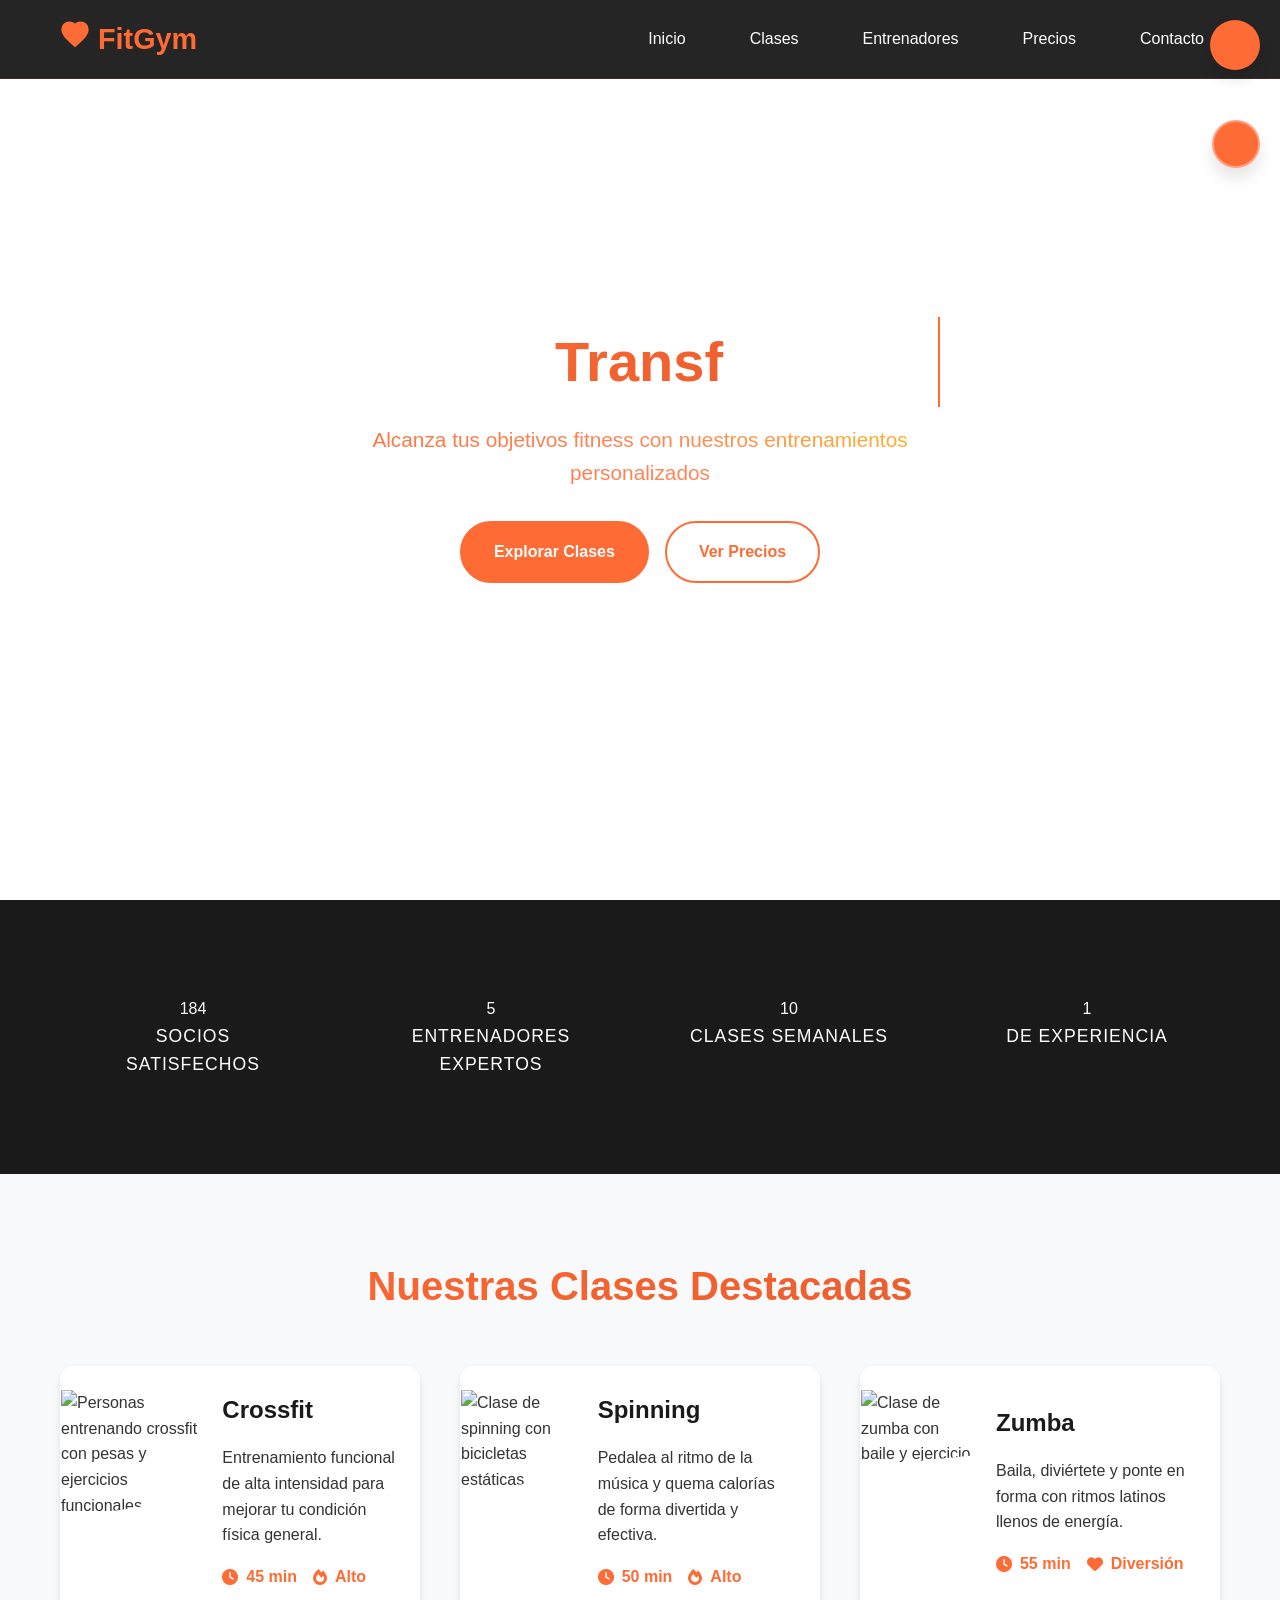
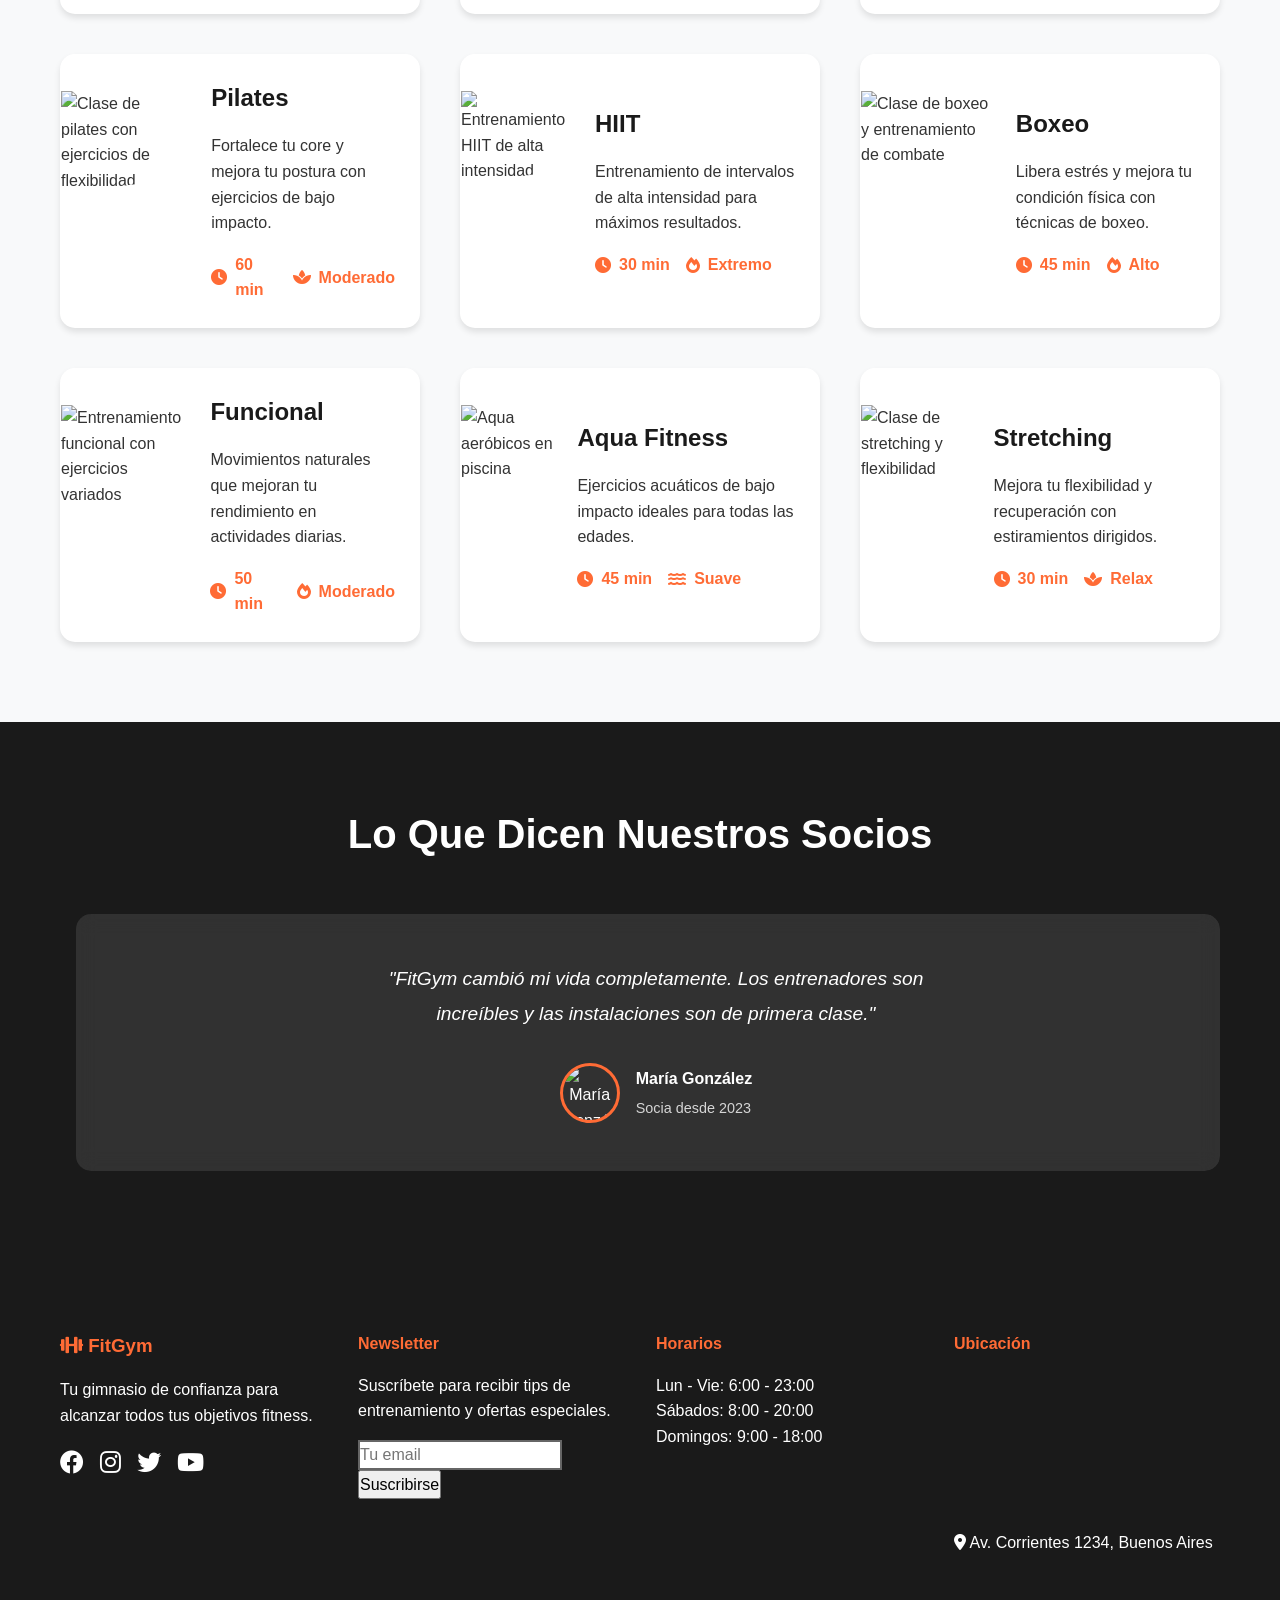
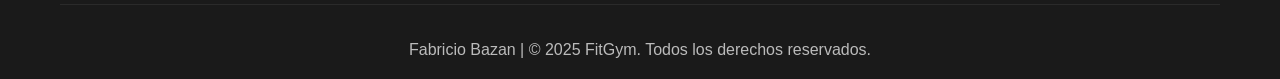
==== commit 97fbc61a: "dada" ====
--- a/index.html
+++ b/index.html
@@ -393,7 +393,7 @@
                         <div class="testimonial-content">
                             <p>"FitGym cambió mi vida completamente. Los entrenadores son increíbles y las instalaciones son de primera clase."</p>
                             <div class="testimonial-author">
-                                <img src="https://images.unsplash.com/photo-1494790108755-2616b612b890?w=80&h=80&fit=crop&crop=face" alt="María González" class="morph-circle-to-square">
+                                <img src="https://images.unsplash.com/photo-1494790108755-2616b612b890?w=80&h=80&fit=crop&crop=face" alt="María González" class="morph-circle-to-square" loading="lazy">
                                 <div>
                                     <h4>María González</h4>
                                     <span>Socia desde 2023</span>
@@ -406,7 +406,7 @@
                         <div class="testimonial-content">
                             <p>"El ambiente es fantástico y los resultados hablan por sí solos. Recomiendo FitGym al 100%."</p>
                             <div class="testimonial-author">
-                                <img src="https://images.unsplash.com/photo-1507003211169-0a1dd7228f2d?w=80&h=80&fit=crop&crop=face" alt="Carlos Rodríguez">
+                                <img src="https://images.unsplash.com/photo-1507003211169-0a1dd7228f2d?w=80&h=80&fit=crop&crop=face" alt="Carlos Rodríguez" loading="lazy">
                                 <div>
                                     <h4>Carlos Rodríguez</h4>
                                     <span>Socio desde 2022</span>
@@ -419,7 +419,7 @@
                         <div class="testimonial-content">
                             <p>"Nunca pensé que hacer ejercicio podría ser tan divertido. Las clases grupales son geniales."</p>
                             <div class="testimonial-author">
-                                <img src="https://images.unsplash.com/photo-1438761681033-6461ffad8d80?w=80&h=80&fit=crop&crop=face" alt="Ana Martínez">
+                                <img src="https://images.unsplash.com/photo-1438761681033-6461ffad8d80?w=80&h=80&fit=crop&crop=face" alt="Ana Martínez" loading="lazy">
                                 <div>
                                     <h4>Ana Martínez</h4>
                                     <span>Socia desde 2024</span>
@@ -491,7 +491,7 @@
             </div>
 
             <div class="footer-bottom">
-                <p>&copy; 2025 FitGym. Todos los derechos reservados.</p>
+                <p>Fabricio Bazan | &copy; 2025 FitGym. Todos los derechos reservados.</p>
             </div>
         </div>
     </footer>
--- a/styles.css
+++ b/styles.css
@@ -29,6 +29,9 @@
     --text-secondary: #666666;
     --text-muted: #999999;
     --text-inverse: #ffffff;
+    --text-dark: #222222;
+    --text-light: #5b6470;
+    --surface-border: #e1e5e9;
     
     /* Colores de estado */
     --success-color: #28a745;
@@ -147,6 +150,9 @@
     --text-secondary: #cccccc;
     --text-muted: #999999;
     --text-inverse: #333333;
+    --text-dark: #f4f7fb;
+    --text-light: #c9d1db;
+    --surface-border: #4c5663;
     
     /* Ajustes de colores para mejor contraste */
     --primary-alpha: rgba(255, 107, 53, 0.2);
@@ -250,6 +256,12 @@
 }
 
 .mega-menu:hover .mega-menu-content {
+    display: grid;
+    animation: fadeInDown 0.3s ease;
+}
+
+.mega-menu.active .mega-menu-content,
+.mega-menu:focus-within .mega-menu-content {
     display: grid;
     animation: fadeInDown 0.3s ease;
 }
@@ -855,6 +867,8 @@
     transition: var(--transition-slow);
     transform: translateZ(0);
     border: 1px solid transparent;
+    isolation: isolate;
+    will-change: transform, box-shadow;
 }
 
 .class-card:hover {
@@ -863,6 +877,22 @@
         var(--shadow-xl),
         0 0 30px rgba(255, 107, 53, 0.2);
     border-color: var(--primary-color);
+}
+
+.class-card::after {
+    content: '';
+    position: absolute;
+    inset: 0;
+    z-index: 1;
+    pointer-events: none;
+    background: linear-gradient(135deg, rgba(255, 107, 53, 0.2), transparent 45%, rgba(255, 209, 102, 0.2));
+    opacity: 0;
+    transition: opacity 0.45s ease;
+}
+
+.class-card:hover::after,
+.class-card:focus-visible::after {
+    opacity: 1;
 }
 
 .card-image {
@@ -946,7 +976,8 @@
     transform: translateY(100%);
     transition: var(--transition-slow);
     opacity: 0;
-    z-index: 2;
+    z-index: 3;
+    backdrop-filter: blur(8px);
 }
 
 .class-card:hover .card-description {
@@ -959,6 +990,19 @@
     font-size: 0.9rem;
     line-height: 1.5;
     color: var(--text-inverse);
+}
+
+[data-theme="dark"] .class-card,
+[data-theme="dark"] .testimonial-slide {
+    color: var(--text-dark);
+    background: #242b34;
+    border-color: var(--surface-border);
+}
+
+[data-theme="dark"] .card-content h3,
+[data-theme="dark"] .section-title,
+[data-theme="dark"] .card-content p {
+    color: var(--text-dark);
 }
 
 /* Footer */
@@ -1115,10 +1159,10 @@
     z-index: var(--z-fixed);
     background: var(--primary-color);
     color: var(--text-inverse);
-    border: none;
+    border: 2px solid rgba(255, 255, 255, 0.35);
     border-radius: var(--border-radius-full);
-    width: 60px;
-    height: 60px;
+    width: 48px;
+    height: 48px;
     cursor: pointer;
     box-shadow: var(--shadow-lg);
     transition: var(--transition-bounce);
@@ -1129,13 +1173,34 @@
 }
 
 .theme-toggle:hover {
-    transform: scale(1.1) rotate(15deg);
+    transform: translateY(-3px) rotate(12deg);
+    background: var(--primary-dark);
     box-shadow: var(--shadow-xl);
 }
 
 .theme-toggle.dark-mode {
     background: var(--secondary-color);
     transform: rotate(180deg);
+}
+
+.theme-toggle-animate {
+    animation: themeToggleSpin 0.55s cubic-bezier(0.2, 0.8, 0.2, 1);
+}
+
+.theme-icon-sun,
+.theme-icon-moon {
+    animation: themeIconPop 0.55s ease both;
+}
+
+@keyframes themeToggleSpin {
+    0% { transform: scale(0.85) rotate(0deg); }
+    55% { transform: scale(1.12) rotate(180deg); }
+    100% { transform: scale(1) rotate(360deg); }
+}
+
+@keyframes themeIconPop {
+    0% { opacity: 0; transform: scale(0.4) rotate(-90deg); }
+    100% { opacity: 1; transform: scale(1) rotate(0); }
 }
 
 /* ========== CLIP-PATH & MASKING ========== */
@@ -1407,6 +1472,224 @@
     .testimonial-author img {
         width: 50px;
         height: 50px;
+    }
+}
+
+/* ========== AJUSTES GLOBALES RESPONSIVE ========== */
+button,
+a,
+input,
+select,
+textarea {
+    font: inherit;
+}
+
+button,
+.btn,
+.cta-button,
+.submit-btn,
+.filter-btn,
+.filter-tag,
+.btn-contact,
+.btn-reserve {
+    transition: transform 0.25s ease, box-shadow 0.25s ease, background-color 0.25s ease, color 0.25s ease;
+}
+
+button:hover,
+.btn:hover,
+.cta-button:hover,
+.submit-btn:hover,
+.filter-btn:hover,
+.filter-tag:hover,
+.btn-contact:hover,
+.btn-reserve:hover {
+    transform: translateY(-3px);
+    box-shadow: 0 10px 24px rgba(255, 107, 53, 0.28);
+}
+
+button:active,
+.btn:active,
+.cta-button:active,
+.submit-btn:active,
+.filter-btn:active,
+.filter-tag:active {
+    transform: translateY(-1px) scale(0.98);
+}
+
+.footer-bottom strong {
+    color: var(--primary-light);
+}
+
+@media (max-width: 768px) {
+    body {
+        overflow-x: hidden;
+    }
+
+    .container {
+        width: 100%;
+        padding-left: 16px;
+        padding-right: 16px;
+    }
+
+    .header {
+        min-height: 68px;
+    }
+
+    .navbar {
+        padding: 0.75rem 0;
+    }
+
+    .logo h2 {
+        font-size: 1.35rem;
+    }
+
+    .hamburger {
+        display: flex;
+        min-width: 44px;
+        min-height: 44px;
+        align-items: center;
+        justify-content: center;
+        border: 1px solid rgba(255, 255, 255, 0.25);
+        border-radius: 8px;
+        background: transparent;
+    }
+
+    .nav-menu {
+        position: absolute;
+        top: 100%;
+        left: 0;
+        right: 0;
+        display: flex;
+        flex-direction: column;
+        gap: 0.35rem;
+        padding: 0.75rem 16px 1rem;
+        background: rgba(26, 26, 26, 0.98);
+        box-shadow: var(--shadow-lg);
+        transform: translateY(-12px);
+        opacity: 0;
+        visibility: hidden;
+        pointer-events: none;
+        transition: opacity 0.25s ease, transform 0.25s ease, visibility 0.25s ease;
+    }
+
+    .nav-menu.active {
+        transform: translateY(0);
+        opacity: 1;
+        visibility: visible;
+        pointer-events: auto;
+    }
+
+    .nav-item,
+    .nav-link {
+        width: 100%;
+    }
+
+    .nav-link {
+        justify-content: space-between;
+        padding: 0.8rem 1rem;
+    }
+
+    .mega-menu-content {
+        position: static;
+        min-width: 0;
+        width: 100%;
+        grid-template-columns: 1fr;
+        gap: 0.5rem;
+        padding: 0.75rem 1rem;
+        border-radius: 8px;
+    }
+
+    .mega-menu:hover .mega-menu-content {
+        display: none;
+    }
+
+    .mega-menu:focus-within .mega-menu-content,
+    .mega-menu.active .mega-menu-content {
+        display: grid;
+    }
+
+    .theme-toggle {
+        top: 76px;
+        right: 16px;
+        width: 44px;
+        height: 44px;
+    }
+
+    .hero {
+        min-height: 680px;
+        height: auto;
+        padding: 7rem 0 5rem;
+        clip-path: none;
+    }
+
+    .hero-title,
+    .contact-hero h1,
+    .pricing-hero h1,
+    .classes-hero .hero-content h1,
+    .trainers-hero h1 {
+        font-size: clamp(2.1rem, 10vw, 3rem);
+        line-height: 1.1;
+    }
+
+    .hero-subtitle,
+    .contact-hero p,
+    .pricing-hero p,
+    .classes-hero .hero-content p {
+        font-size: 1rem;
+    }
+
+    .hero-buttons,
+    .billing-toggle {
+        flex-direction: column;
+        align-items: stretch;
+    }
+
+    .hero-buttons .btn,
+    .billing-toggle > * {
+        width: 100%;
+    }
+
+    .classes-grid,
+    .trainers-grid,
+    .pricing-grid,
+    .contact-grid {
+        grid-template-columns: 1fr;
+    }
+
+    .footer {
+        padding-top: 2.5rem;
+    }
+
+    .footer-content {
+        grid-template-columns: 1fr;
+        gap: 1.5rem;
+        text-align: center;
+    }
+
+    .footer-section .social-links {
+        justify-content: center;
+    }
+
+    .footer-section .newsletter-form {
+        flex-direction: column;
+        min-width: 0;
+    }
+
+    .footer-section iframe {
+        max-width: 100%;
+    }
+
+    .footer-bottom {
+        font-size: 0.85rem;
+    }
+}
+
+@media (prefers-reduced-motion: reduce) {
+    button:hover,
+    .btn:hover,
+    .filter-btn:hover,
+    .filter-tag:hover {
+        transform: none;
     }
 }
 
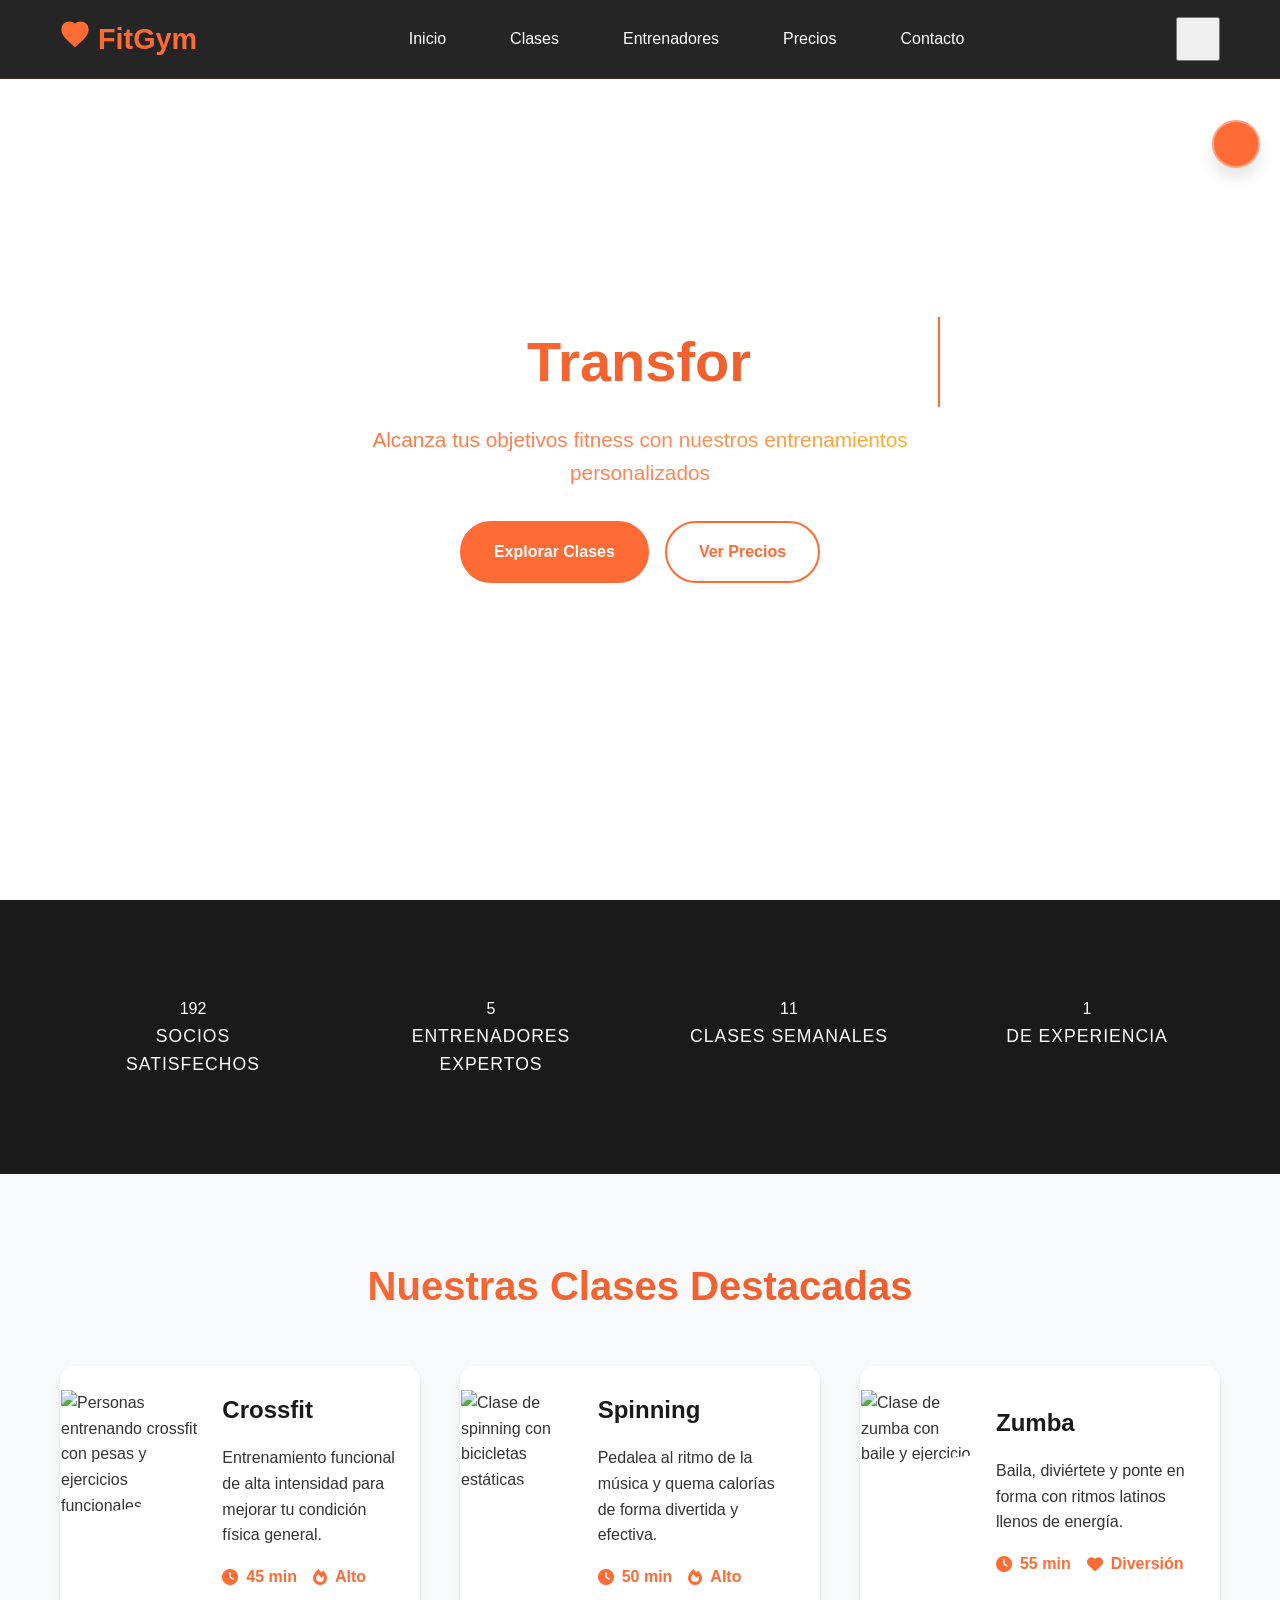
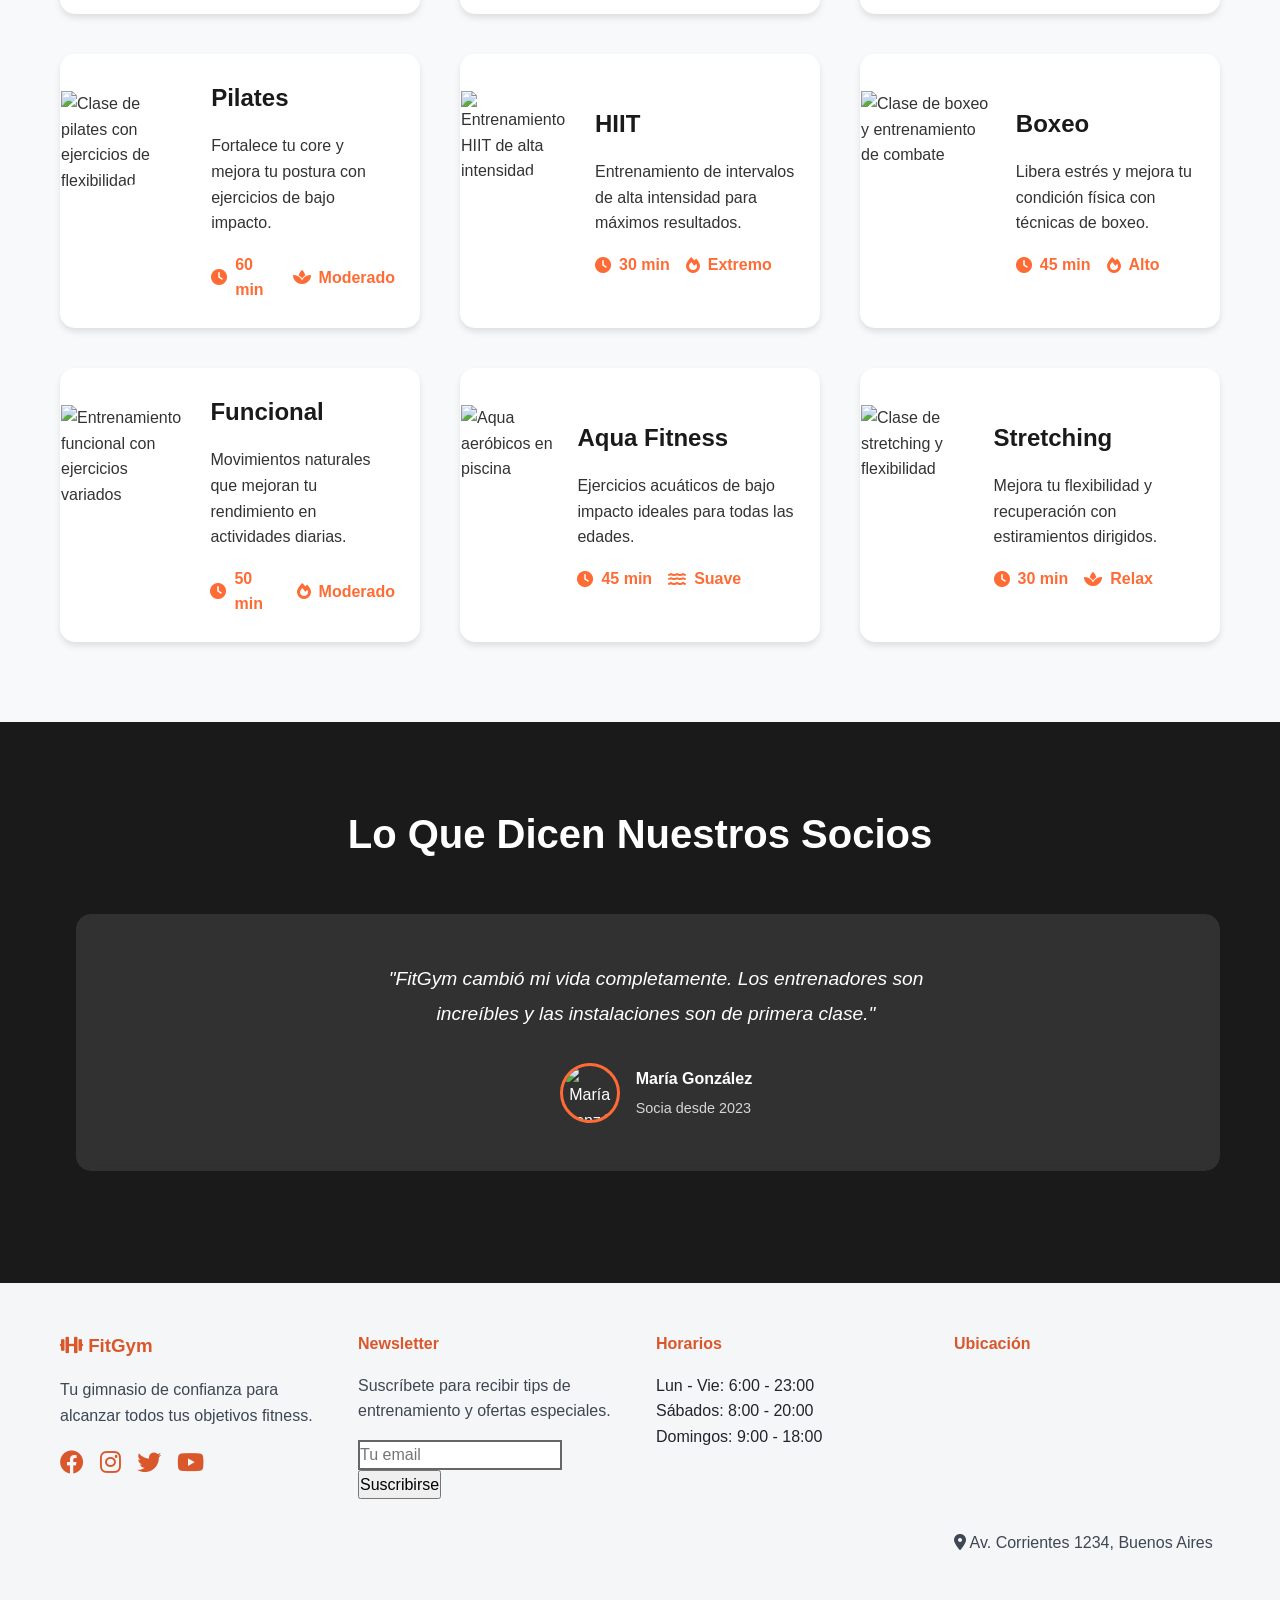
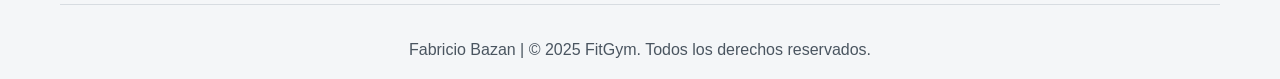
==== commit d3d2a57b: "mejoras" ====
--- a/index.html
+++ b/index.html
@@ -497,43 +497,6 @@
     </footer>
     </main>
 
-    <!-- Panel de Accesibilidad -->
-    <button class="accessibility-toggle" id="accessibilityToggle" aria-label="Abrir panel de accesibilidad" aria-expanded="false">
-        <i class="fas fa-universal-access" aria-hidden="true"></i>
-    </button>
-
-    <div class="accessibility-panel" id="accessibilityPanel" role="dialog" aria-labelledby="accessibility-title" aria-hidden="true">
-        <h3 id="accessibility-title">Opciones de Accesibilidad</h3>
-        <div class="accessibility-controls">
-            <button id="toggleHighContrast" type="button" aria-pressed="false">
-                <i class="fas fa-adjust" aria-hidden="true"></i>
-                Alto Contraste
-            </button>
-            <button id="toggleReduceMotion" type="button" aria-pressed="false">
-                <i class="fas fa-pause" aria-hidden="true"></i>
-                Reducir Animaciones
-            </button>
-            <button id="increaseFontSize" type="button">
-                <i class="fas fa-text-height" aria-hidden="true"></i>
-                Aumentar Texto
-            </button>
-            <button id="decreaseFontSize" type="button">
-                <i class="fas fa-compress-alt" aria-hidden="true"></i>
-                Reducir Texto
-            </button>
-            <button id="resetAccessibility" type="button">
-                <i class="fas fa-undo" aria-hidden="true"></i>
-                Restablecer
-            </button>
-        </div>
-        <button class="accessibility-close" id="accessibilityClose" aria-label="Cerrar panel de accesibilidad">
-            <i class="fas fa-times" aria-hidden="true"></i>
-        </button>
-    </div>
-
-    <!-- Región para anuncios a lectores de pantalla -->
-    <div aria-live="polite" aria-atomic="true" class="sr-only" id="screenReaderAnnouncements"></div>
-
     <script src="script.js"></script>
     <script src="accessibility.js"></script>
 </body>
--- a/styles.css
+++ b/styles.css
@@ -1007,8 +1007,8 @@
 
 /* Footer */
 .footer {
-    background: var(--secondary-color);
-    color: var(--text-inverse);
+    background: #f4f6f8 !important;
+    color: #20252b !important;
     padding: 3rem 0 1rem;
 }
 
@@ -1028,6 +1028,7 @@
 .footer-section p {
     margin-bottom: 1rem;
     line-height: 1.6;
+    color: #3e4752 !important;
 }
 
 .social-links {
@@ -1036,7 +1037,7 @@
 }
 
 .social-links a {
-    color: var(--text-inverse);
+    color: #20252b !important;
     font-size: 1.5rem;
     transition: var(--transition-base);
 }
@@ -1049,8 +1050,16 @@
 .footer-bottom {
     text-align: center;
     padding-top: 2rem;
-    border-top: 1px solid rgba(255, 255, 255, 0.1);
-    opacity: 0.7;
+    border-top: 1px solid #d7dce1;
+    color: #4a5560 !important;
+    opacity: 1;
+}
+
+.footer-section h3,
+.footer-section h4,
+.footer-section a,
+.footer-bottom a {
+    color: #d9572b !important;
 }
 
 /* Panel de accesibilidad */
@@ -1554,6 +1563,24 @@
         background: transparent;
     }
 
+    .hamburger .bar {
+        display: block;
+        transform-origin: center;
+    }
+
+    .hamburger.active .bar:nth-child(1) {
+        transform: translateY(6px) rotate(45deg);
+    }
+
+    .hamburger.active .bar:nth-child(2) {
+        opacity: 0;
+        transform: scaleX(0);
+    }
+
+    .hamburger.active .bar:nth-child(3) {
+        transform: translateY(-6px) rotate(-45deg);
+    }
+
     .nav-menu {
         position: absolute;
         top: 100%;
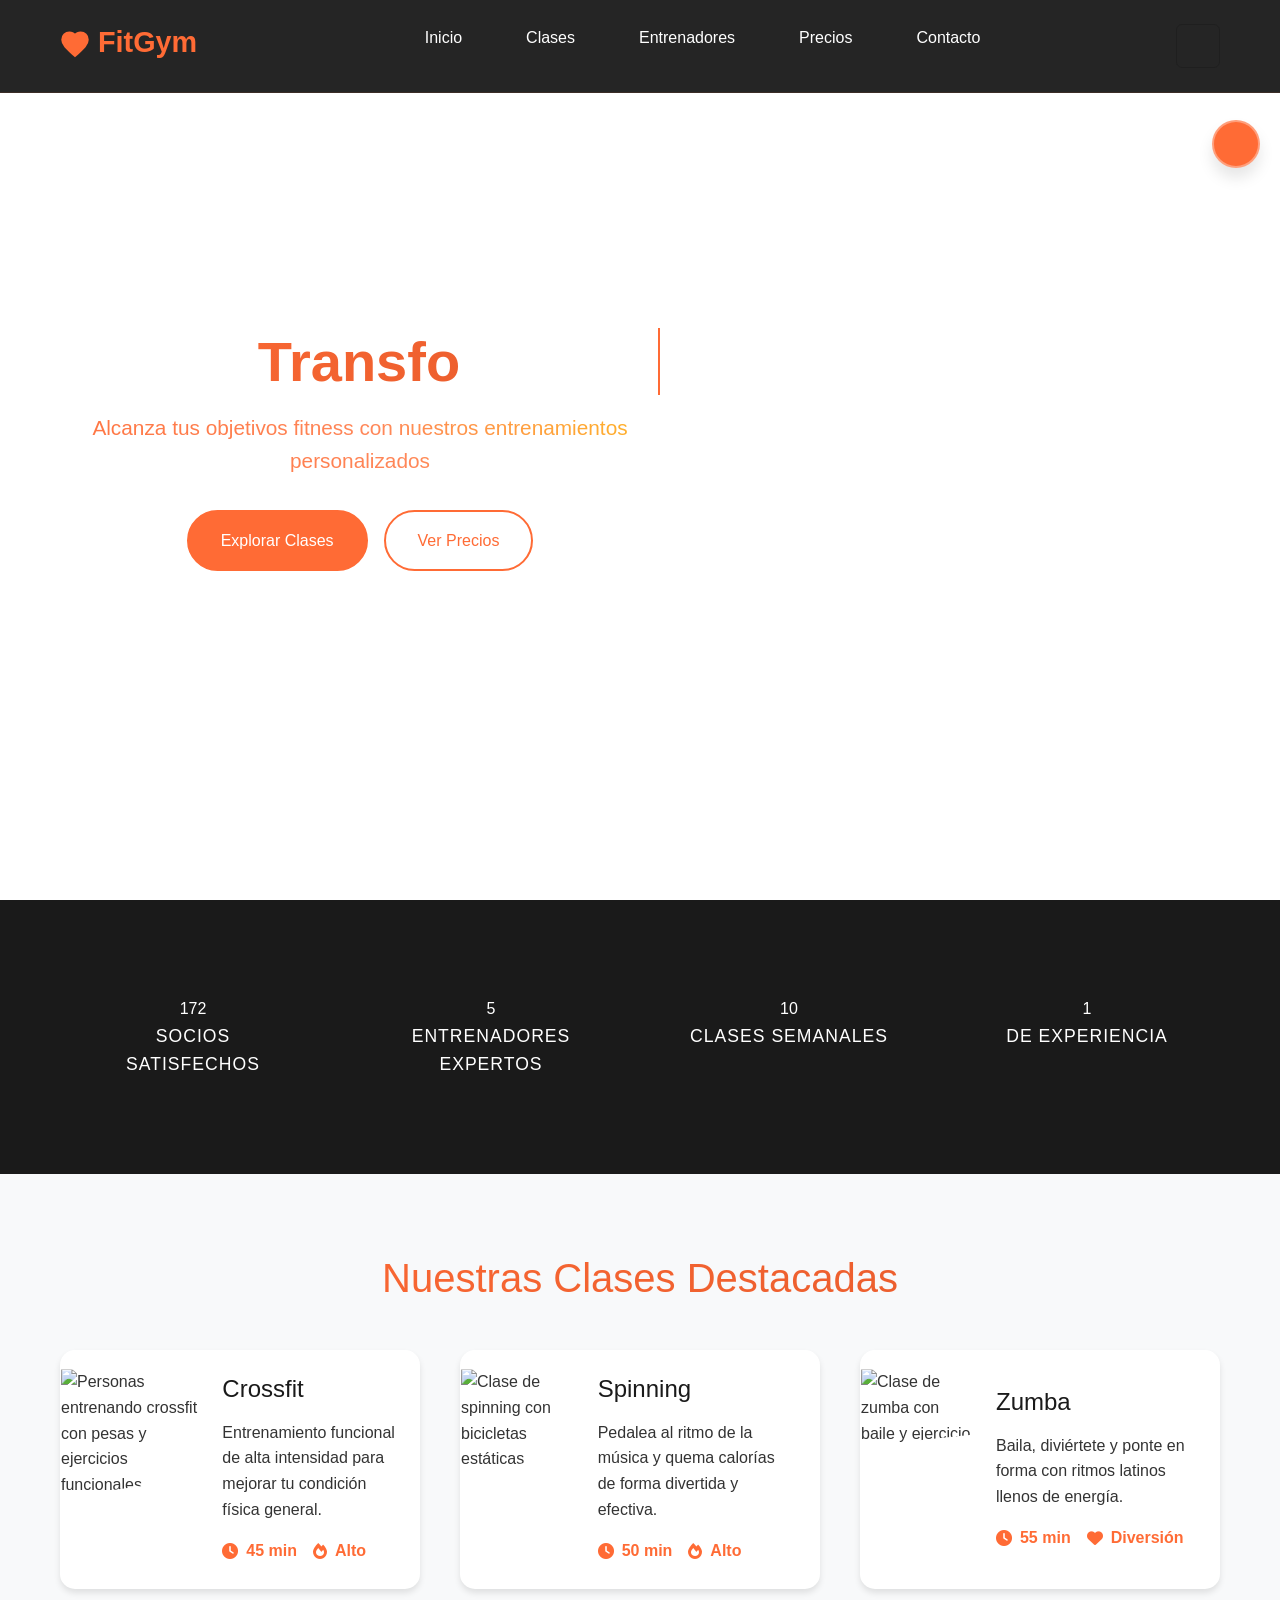
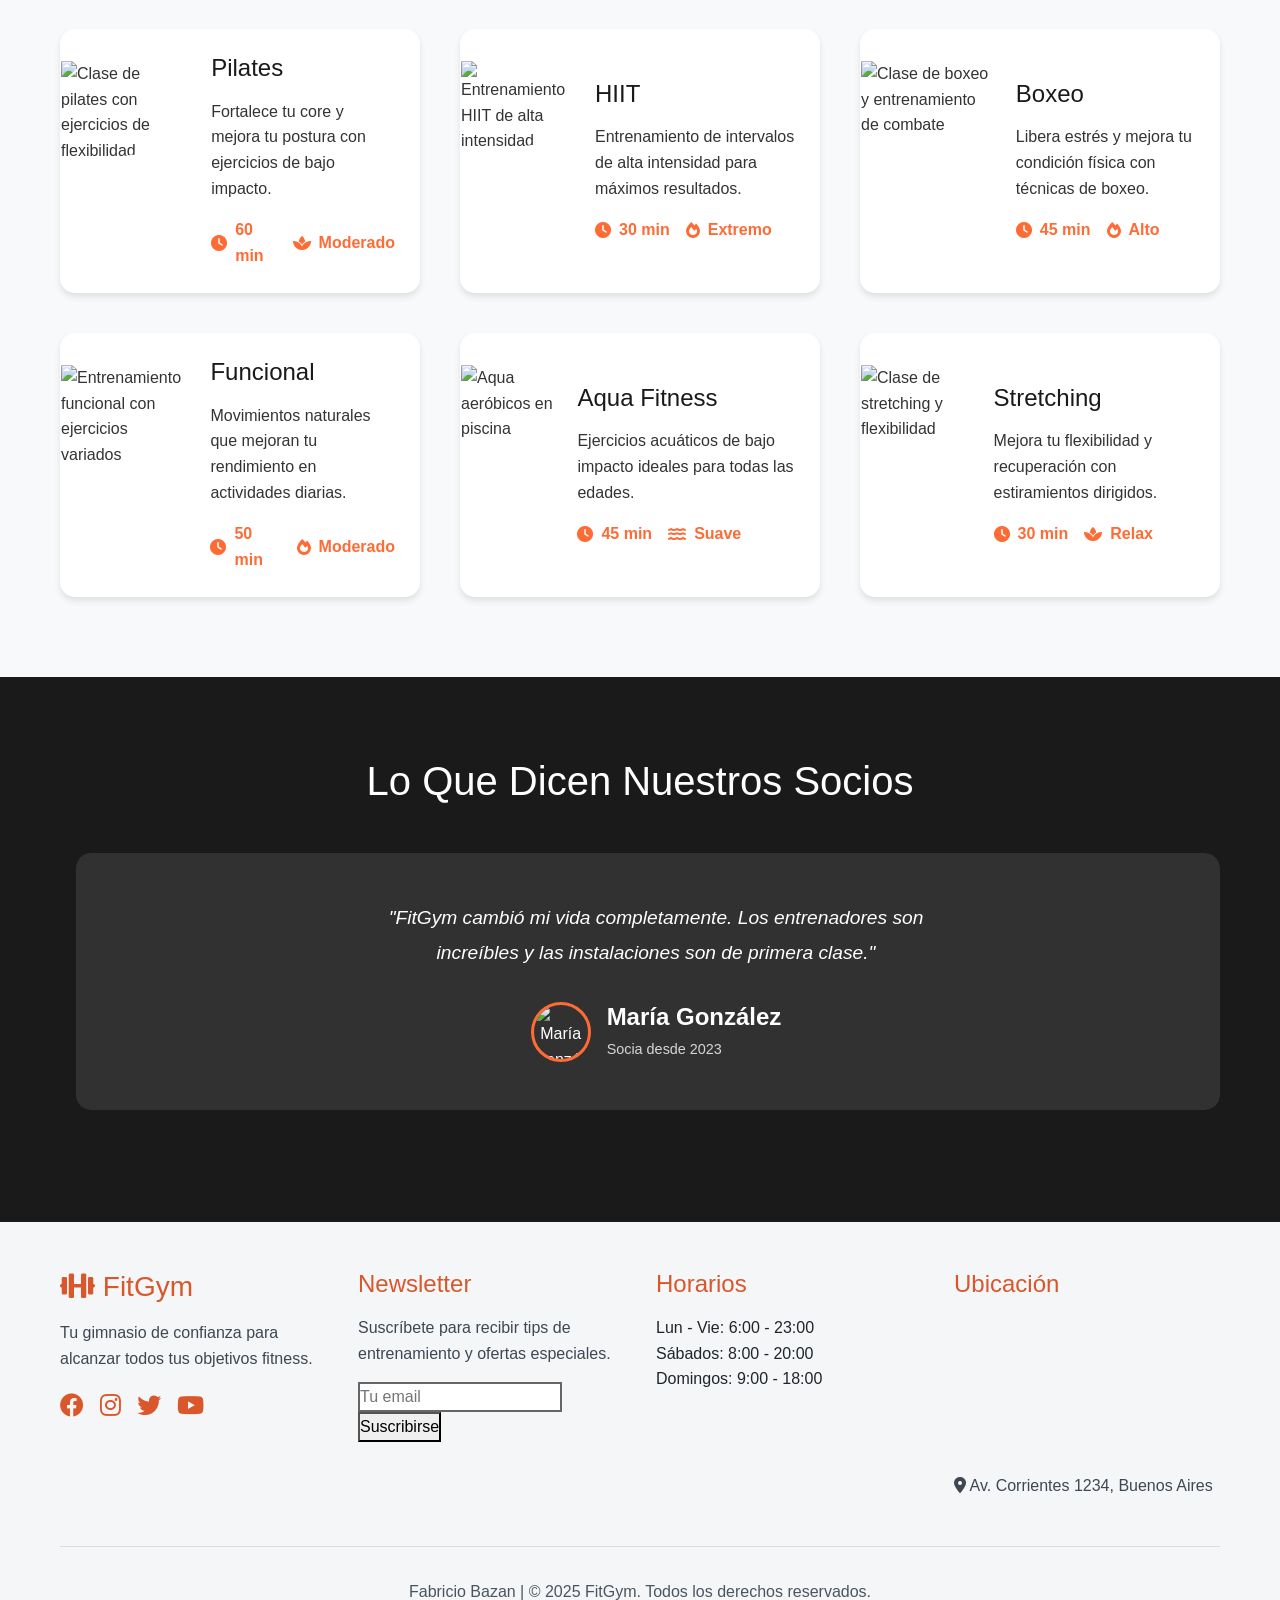
==== commit 38db98ae: "mejoras" ====
--- a/index.html
+++ b/index.html
@@ -6,7 +6,9 @@
     <meta name="description" content="FitGym - Tu gimnasio de confianza. Clases de crossfit, yoga, spinning y más. Entrenadores expertos y instalaciones modernas.">
     <meta name="keywords" content="gimnasio, fitness, crossfit, yoga, spinning, entrenamiento personal, salud">
     <title>FitGym - Tu Gimnasio de Confianza</title>
+    <link href="https://cdn.jsdelivr.net/npm/bootstrap@5.3.3/dist/css/bootstrap.min.css" rel="stylesheet" integrity="sha384-QWTKZyjpPEjISv5WaRU9OFeRpok6YctnYmDr5pNlyT2bRjXh0JMhjY6hW+ALEwIH" crossorigin="anonymous">
     <link rel="stylesheet" href="styles.css">
+    <link rel="stylesheet" href="bootstrap-adapter.css">
     <link href="https://cdnjs.cloudflare.com/ajax/libs/font-awesome/6.0.0/css/all.min.css" rel="stylesheet">
 </head>
 <body>
@@ -28,7 +30,7 @@
                     </h2>
                 </div>
                 
-                <ul class="nav-menu" role="menubar">
+                <ul class="nav-menu collapse" id="nav-menu" role="menubar">
                     <li class="nav-item" role="none">
                         <a href="#home" class="nav-link magnetic link-underline" role="menuitem" aria-current="page">Inicio</a>
                     </li>
@@ -97,7 +99,7 @@
                     </li>
                 </ul>
                 
-                <button class="hamburger" aria-label="Abrir menú de navegación" aria-expanded="false" aria-controls="nav-menu">
+                <button class="hamburger navbar-toggler" type="button" data-bs-toggle="collapse" data-bs-target="#nav-menu" aria-label="Abrir menú de navegación" aria-expanded="false" aria-controls="nav-menu">
                     <span class="bar" aria-hidden="true"></span>
                     <span class="bar" aria-hidden="true"></span>
                     <span class="bar" aria-hidden="true"></span>
@@ -497,6 +499,7 @@
     </footer>
     </main>
 
+    <script src="https://cdn.jsdelivr.net/npm/bootstrap@5.3.3/dist/js/bootstrap.bundle.min.js" integrity="sha384-YvpcrYf0tY3lHB60NNkmXc5s9fDVZLESaAA55NDzOxhy9GkcIdslK1eN7N6jIeHz" crossorigin="anonymous"></script>
     <script src="script.js"></script>
     <script src="accessibility.js"></script>
 </body>
--- a/styles.css
+++ b/styles.css
@@ -1597,6 +1597,8 @@
         visibility: hidden;
         pointer-events: none;
         transition: opacity 0.25s ease, transform 0.25s ease, visibility 0.25s ease;
+        max-height: calc(100vh - 68px);
+        overflow-y: auto;
     }
 
     .nav-menu.active {
@@ -1676,6 +1678,24 @@
         width: 100%;
     }
 
+    .stats-grid {
+        grid-template-columns: repeat(2, minmax(0, 1fr));
+        gap: 0.75rem;
+    }
+
+    .stat-item {
+        padding: 1.25rem 0.75rem;
+    }
+
+    .stat-number {
+        font-size: clamp(1.8rem, 9vw, 2.6rem);
+    }
+
+    .stat-label {
+        font-size: 0.78rem;
+        letter-spacing: 0.4px;
+    }
+
     .classes-grid,
     .trainers-grid,
     .pricing-grid,
@@ -1708,6 +1728,29 @@
 
     .footer-bottom {
         font-size: 0.85rem;
+    }
+
+    .accessibility-panel {
+        top: 72px;
+        right: 12px;
+        left: 12px;
+        max-width: none;
+    }
+}
+
+@media (max-width: 480px) {
+    .stats-grid {
+        grid-template-columns: 1fr;
+    }
+
+    .hero {
+        min-height: 620px;
+        padding-top: 6rem;
+    }
+
+    .theme-toggle {
+        top: 74px;
+        right: 12px;
     }
 }
 
